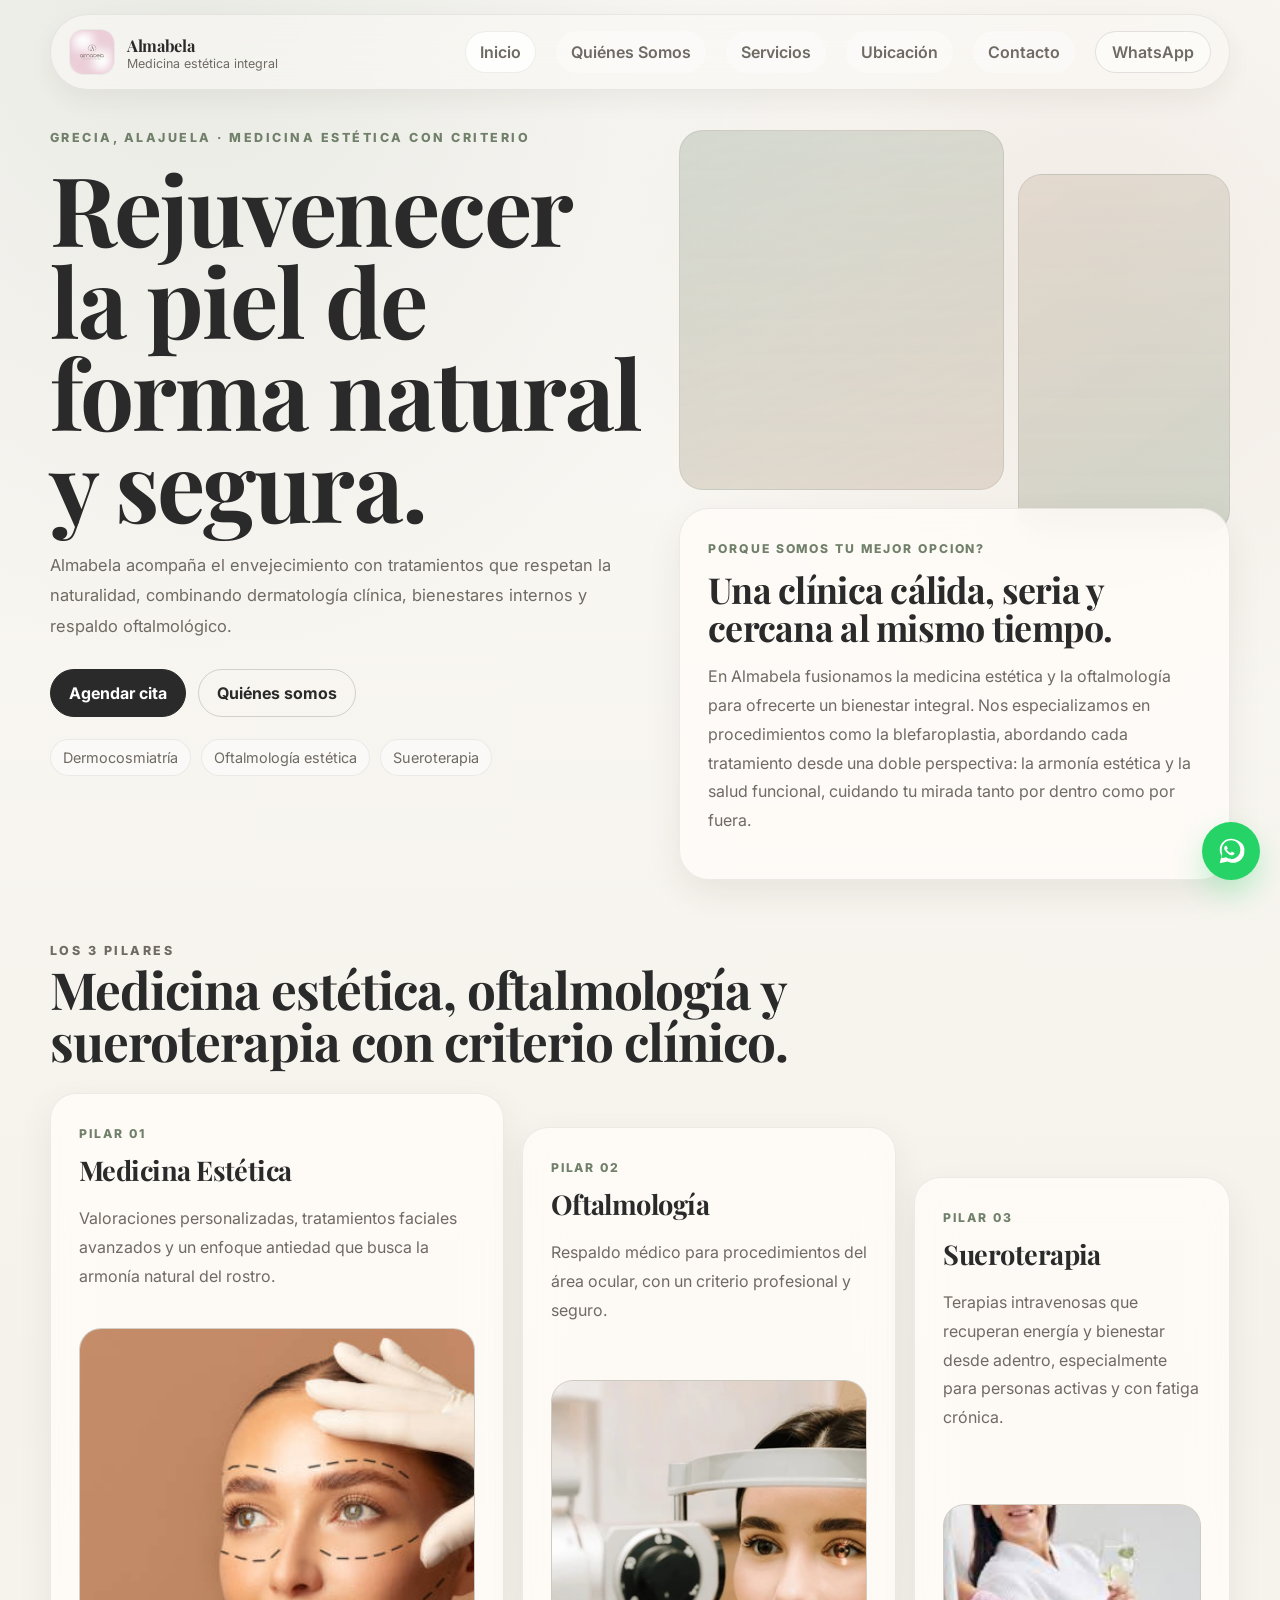
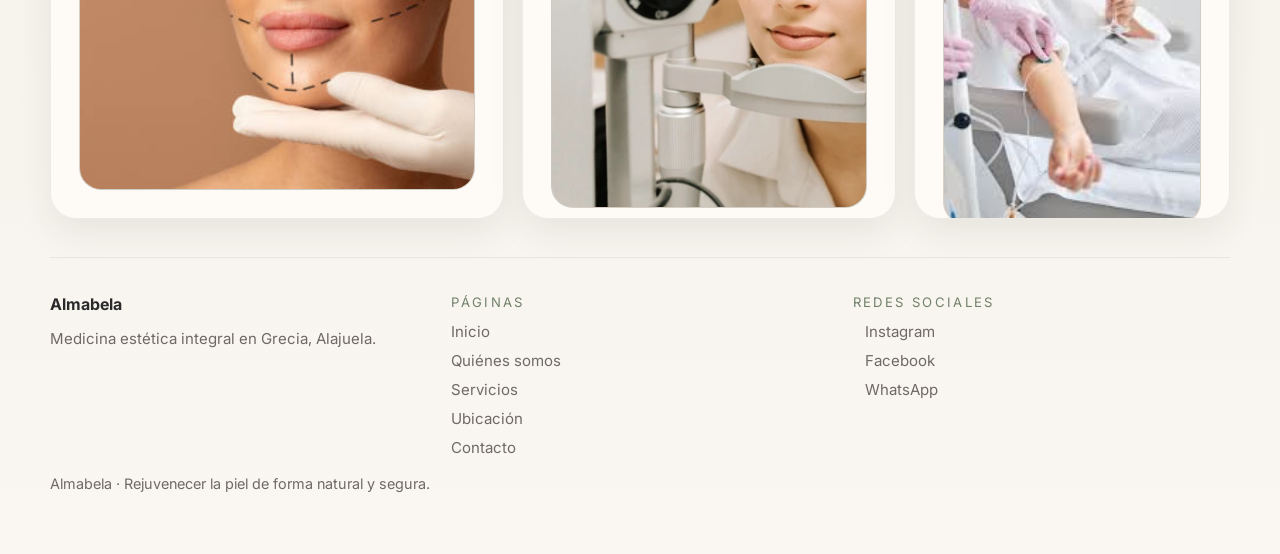
==== index.html @ 33fd99fc "mas cositas" ====
﻿<!DOCTYPE html>
<html lang="es">
<head>
  <meta charset="UTF-8" />
  <meta name="viewport" content="width=device-width, initial-scale=1.0" />
  <meta name="description" content="Inicio de Almabela, clínica médico-estética en Grecia, Alajuela con enfoque premium y natural." />
  <title>Almabela | Inicio</title>
  <link rel="preconnect" href="https://fonts.googleapis.com" />
  <link rel="preconnect" href="https://fonts.gstatic.com" crossorigin />
  <link href="https://fonts.googleapis.com/css2?family=Inter:wght@400;500;600;700;800&family=Playfair+Display:wght@500;600;700;800&display=swap" rel="stylesheet" />
  <link rel="stylesheet" href="styles.css" />
</head>
<body>
  <div class="page-shell">
    <header class="topbar topbar--fixed">
      <a class="brand" href="inicio.html" aria-label="Almabela inicio">
        <img class="brand-logo" src="img/logo1.jpg" alt="Logo de Almabela" />
        <span>
          <strong>Almabela</strong>
          <small>Medicina estética integral</small>
        </span>
      </a>

      <button class="menu-toggle" type="button" aria-expanded="false" aria-controls="site-nav">
        <span></span>
        <span></span>
        <span></span>
        <span class="sr-only">Abrir menú</span>
      </button>

      <nav class="site-nav" id="site-nav">
        <a class="nav-tab nav-tab--active" href="inicio.html">Inicio</a>
        <a class="nav-tab" href="quienes-somos.html">Quiénes Somos</a>
        <a class="nav-tab" href="servicios.html">Servicios</a>
        <a class="nav-tab" href="ubicacion.html">Ubicación</a>
        <a class="nav-tab" href="contacto.html">Contacto</a>
        <a class="nav-cta" href="https://wa.me/50689139229" target="_blank" rel="noreferrer">WhatsApp</a>
      </nav>
    </header>

    <main>
      <section class="hero section reveal">
        <div class="hero-copy">
          <p class="eyebrow">Grecia, Alajuela · medicina estética con criterio</p>
          <h1>Rejuvenecer la piel de forma natural y segura.</h1>
          <p class="hero-text">
            Almabela acompaña el envejecimiento con tratamientos que respetan la naturalidad, combinando
            dermatología clínica, bienestares internos y respaldo oftalmológico.
          </p>
          <div class="hero-actions">
            <a class="button button-primary" href="https://wa.me/50689139229" target="_blank" rel="noreferrer">Agendar cita</a>
            <a class="button button-secondary" href="quienes-somos.html">Quiénes somos</a>
          </div>
          <div class="hero-meta">
            <span>Dermocosmiatría</span>
            <span>Oftalmología estética</span>
            <span>Sueroterapia</span>
          </div>
        </div>

        <aside class="hero-panel" aria-label="Resumen editorial de la clínica">
          <div class="hero-visual">
            <div class="hero-image-block hero-image-block-large"></div>
            <div class="hero-image-block hero-image-block-small"></div>
          </div>
          <div class="panel-card glass editorial-note">
            <span class="panel-tag">Porque somos tu mejor opcion?</span>
            <h2>Una clínica cálida, seria y cercana al mismo tiempo.</h2>
            <p>
              En Almabela fusionamos la medicina estética y la oftalmología para ofrecerte un bienestar integral.
               Nos especializamos en procedimientos como la blefaroplastia, abordando cada tratamiento desde una doble perspectiva: 
               la armonía estética y la salud funcional, cuidando tu mirada tanto por dentro como por fuera.
            </p>
          </div>
        </aside>
      </section>

      <section class="section strip reveal" id="pilares">
        <div class="section-heading">
          <p class="eyebrow">Los 3 pilares</p>
          <h2>Medicina estética, oftalmología y sueroterapia con criterio clínico.</h2>
        </div>

        <div class="pillar-layout">
          <article class="pillar-card pillar-card-med">
            <div class="pillar-copy">
              <span class="pillar-kicker">Pilar 01</span>
              <h3>Medicina Estética</h3>
              <p>
                Valoraciones personalizadas, tratamientos faciales avanzados y un enfoque antiedad que busca la
                armonía natural del rostro.
              </p>
            </div>
            <div class="pillar-visual pillar-visual-surface">
              <img src="img/medicinaestetica.jpg" alt="Medicina estética en Almabela" />
            </div>
          </article>

          <article class="pillar-card pillar-card-eye">
            <div class="pillar-copy">
              <span class="pillar-kicker">Pilar 02</span>
              <h3>Oftalmología</h3>
              <p>
                Respaldo médico para procedimientos del área ocular, con un criterio profesional y seguro.
              </p>
            </div>
            <div class="pillar-visual pillar-visual-offset">
              <img src="img/oftamologia.webp" alt="Oftalmología estética en Almabela" />
            </div>
          </article>

          <article class="pillar-card pillar-card-drip">
            <div class="pillar-copy">
              <span class="pillar-kicker">Pilar 03</span>
              <h3>Sueroterapia</h3>
              <p>
                Terapias intravenosas que recuperan energía y bienestar desde adentro, especialmente para personas
                activas y con fatiga crónica.
              </p>
            </div>
            <div class="pillar-visual pillar-visual-tall">
              <img src="img/sueroterapia.jpeg" alt="Sueroterapia de Almabela" />
            </div>
          </article>
        </div>
      </section>
    </main>

    <footer class="footer">
      <div class="footer-grid">
        <div>
          <p class="footer-brand">Almabela</p>
          <p>Medicina estética integral en Grecia, Alajuela.</p>
        </div>
        <div>
          <p class="footer-heading">Páginas</p>
          <nav class="footer-nav" aria-label="Enlaces a páginas de la clínica">
            <a href="inicio.html">Inicio</a>
            <a href="quienes-somos.html">Quiénes somos</a>
            <a href="servicios.html">Servicios</a>
            <a href="ubicacion.html">Ubicación</a>
            <a href="contacto.html">Contacto</a>
          </nav>
        </div>
        <div>
          <p class="footer-heading">Redes sociales</p>
          <div class="footer-social">
            <a href="https://www.instagram.com/almabelacr/" target="_blank" rel="noreferrer">
              <span aria-hidden="true"></span> Instagram
            </a>
            <a href="https://www.facebook.com/profile.php?id=61564676731114" target="_blank" rel="noreferrer">
              <span aria-hidden="true"></span> Facebook
            </a>
            <a href="https://wa.me/50689139229" target="_blank" rel="noreferrer">
              <span aria-hidden="true"></span> WhatsApp
            </a>
          </div>
        </div>
      </div>
      <p class="footer-copy">Almabela · Rejuvenecer la piel de forma natural y segura.</p>
    </footer>
  </div>

  <a class="floating-whatsapp" href="https://wa.me/50689139229" target="_blank" rel="noreferrer" aria-label="Escribir por WhatsApp">
    <svg viewBox="0 0 32 32" aria-hidden="true" focusable="false">
      <path d="M19.11 17.58c-.27-.14-1.57-.78-1.81-.87-.24-.09-.42-.14-.6.14-.18.27-.69.87-.85 1.05-.16.18-.31.2-.58.07-.27-.14-1.14-.42-2.16-1.35-.79-.7-1.32-1.56-1.48-1.83-.16-.27-.02-.42.12-.56.12-.12.27-.31.41-.46.14-.16.18-.27.27-.45.09-.18.05-.34-.02-.48-.07-.14-.6-1.44-.82-1.98-.22-.53-.44-.46-.6-.47l-.52-.01c-.18 0-.48.07-.73.34-.24.27-.95.93-.95 2.27 0 1.34.97 2.64 1.1 2.82.14.18 1.91 2.92 4.62 4.09.64.28 1.14.45 1.53.58.64.2 1.22.17 1.68.1.51-.08 1.57-.64 1.79-1.26.22-.62.22-1.15.16-1.26-.07-.11-.24-.18-.51-.32zM16.02 3C9.39 3 4 8.19 4 14.6c0 2.31.7 4.45 1.89 6.25L4 29l8.43-1.87c1.74.94 3.73 1.45 5.74 1.45 6.63 0 12.02-5.19 12.02-11.6C31.99 8.19 22.65 3 16.02 3zm0 21.27c-1.82 0-3.52-.5-4.98-1.37l-.36-.21-5 1.11 1.07-4.84-.24-.41A9.77 9.77 0 0 1 6.07 14.6c0-5.54 4.48-10.04 9.95-10.04s9.95 4.5 9.95 10.04-4.48 10.07-9.95 10.07z" fill="currentColor"/>
    </svg>
  </a>

  <script src="script.js"></script>
</body>
</html>
---- styles.css ----
:root {
  --bg: #fbf9f6;
  --bg-soft: #f5f2eb;
  --surface: rgba(255, 252, 248, 0.82);
  --surface-strong: #fffdf9;
  --text: #2a2a2a;
  --muted: #6f6a63;
  --line: rgba(52, 44, 37, 0.12);
  --accent: #8f9f8a;
  --accent-strong: #71806a;
  --earth: #b69b82;
  --shadow: 0 14px 34px rgba(57, 45, 34, 0.08);
  --radius-xl: 30px;
  --radius-lg: 22px;
  --radius-md: 16px;
  --max-width: 1180px;
}

* {
  box-sizing: border-box;
}

html {
  scroll-behavior: smooth;
}

body {
  margin: 0;
  font-family: 'Inter', sans-serif;
  color: var(--text);
  padding-top: 118px;
  background:
    radial-gradient(circle at 15% 0%, rgba(143, 159, 138, 0.16), transparent 28%),
    radial-gradient(circle at 85% 12%, rgba(182, 155, 130, 0.14), transparent 22%),
    linear-gradient(180deg, var(--bg), var(--bg-soft) 65%, #faf7f2 100%);
}

body::before {
  content: '';
  position: fixed;
  inset: 0;
  pointer-events: none;
  background-image: linear-gradient(rgba(255, 255, 255, 0.24) 1px, transparent 1px), linear-gradient(90deg, rgba(255, 255, 255, 0.24) 1px, transparent 1px);
  background-size: 52px 52px;
  opacity: 0.18;
  mask-image: linear-gradient(180deg, rgba(0, 0, 0, 0.24), transparent 88%);
}

img {
  max-width: 100%;
  display: block;
}

a {
  color: inherit;
  text-decoration: none;
}

button,
a {
  -webkit-tap-highlight-color: transparent;
}

.page-shell {
  width: min(calc(100% - 32px), var(--max-width));
  margin: 0 auto;
  padding: 0 0 44px;
}

.topbar {
  position: fixed;
  top: 14px;
  left: 50%;
  transform: translateX(-50%);
  width: min(calc(100% - 32px), var(--max-width));
  z-index: 20;
  display: flex;
  align-items: center;
  justify-content: space-between;
  gap: 18px;
  padding: 14px 18px;
  margin-bottom: 24px;
  border: 1px solid rgba(42, 42, 42, 0.08);
  border-radius: 999px;
  background: rgba(251, 249, 246, 0.55);
  backdrop-filter: blur(18px);
}

.topbar--fixed {
  box-shadow: 0 10px 24px rgba(57, 45, 34, 0.06);
}

.brand {
  display: inline-flex;
  align-items: center;
  gap: 12px;
  min-width: 0;
}

.brand-logo {
  width: 46px;
  height: 46px;
  border-radius: 14px;
  object-fit: cover;
  border: 1px solid rgba(42, 42, 42, 0.08);
  background: rgba(255, 255, 255, 0.6);
}

.brand strong,
.brand small {
  display: block;
}

.brand strong,
.hero h1,
.section-heading h2,
.philosophy-copy h2,
.contact-card h2,
.panel-card h2,
.pillar-card h3,
.service-card h3 {
  font-family: 'Playfair Display', serif;
  letter-spacing: -0.02em;
}

.brand strong {
  font-size: 1.02rem;
}

.brand small {
  color: var(--muted);
  font-size: 0.78rem;
}

.brand-mark {
  display: grid;
  place-items: center;
  width: 44px;
  height: 44px;
  border-radius: 16px;
  background: linear-gradient(135deg, rgba(143, 159, 138, 0.95), rgba(182, 155, 130, 0.9));
  color: #fff;
  font-family: 'Playfair Display', serif;
  font-weight: 700;
}

.site-nav {
  display: flex;
  align-items: center;
  gap: 20px;
  flex-wrap: wrap;
}

.nav-tab,
.site-nav a {
  color: var(--muted);
  font-weight: 600;
  transition: color 300ms ease, transform 300ms ease, opacity 300ms ease;
}

.nav-tab {
  padding: 10px 14px;
  border-radius: 999px;
  border: 1px solid transparent;
  background: rgba(255, 255, 255, 0.34);
}

.nav-tab:hover,
.nav-tab:focus-visible {
  color: var(--text);
  transform: translateY(-1px);
  border-color: rgba(42, 42, 42, 0.08);
  background: rgba(255, 255, 255, 0.72);
}

.nav-tab--active {
  color: var(--text);
  background: rgba(255, 255, 255, 0.82);
  border-color: rgba(42, 42, 42, 0.08);
}

.nav-cta {
  padding: 10px 16px;
  border: 1px solid rgba(42, 42, 42, 0.12);
  border-radius: 999px;
  background: rgba(255, 255, 255, 0.44);
  color: var(--text) important;
}

.menu-toggle {
  display: none;
  width: 48px;
  height: 48px;
  padding: 0;
  border: none;
  border-radius: 16px;
  background: rgba(251, 249, 246, 0.55);
  transition: transform 250ms ease, background-color 250ms ease, box-shadow 250ms ease;
}

.menu-toggle:hover,
.menu-toggle:focus-visible {
  transform: translateY(-1px);
  background: rgba(251, 249, 246, 0.9);
  box-shadow: 0 14px 30px rgba(57, 45, 34, 0.08);
}

.menu-toggle span {
  display: block;
  width: 18px;
  height: 2px;
  margin: 3px auto;
  border-radius: 999px;
  background: var(--text);
  transition: transform 250ms ease, opacity 250ms ease, background-color 250ms ease;
}

.menu-toggle.is-active span:nth-child(1) {
  transform: translateY(10px) rotate(45deg);
}

.menu-toggle.is-active span:nth-child(2),
.menu-toggle.is-active span:nth-child(3) {
  opacity: 0;
}

.menu-toggle.is-active span:nth-child(4) {
  transform: translateY(-10px) rotate(-45deg);
}

.sr-only {
  position: absolute;
  width: 1px;
  height: 1px;
  padding: 0;
  margin: -1px;
  overflow: hidden;
  clip: rect(0, 0, 0, 0);
  white-space: nowrap;
  border: 0;
}

.section {
  padding: 38px 0;
}

.hero {
  display: grid;
  grid-template-columns: minmax(0, 1fr) minmax(320px, 0.92fr);
  gap: 30px;
  align-items: start;
  padding-top: 12px;
}

.eyebrow {
  margin: 0 0 16px;
  color: var(--accent-strong);
  font-size: 0.78rem;
  font-weight: 800;
  letter-spacing: 0.2em;
  text-transform: uppercase;
}

.hero h1 {
  max-width: 11ch;
  margin: 0;
  font-size: clamp(3.2rem, 7.6vw, 6rem);
  line-height: 0.96;
}

.hero-text {
  max-width: 58ch;
  margin: 20px 0 0;
  color: var(--muted);
  font-size: 1.03rem;
  line-height: 1.85;
}

.hero-actions {
  display: flex;
  flex-wrap: wrap;
  gap: 12px;
  margin: 28px 0 0;
}

.button {
  display: inline-flex;
  align-items: center;
  justify-content: center;
  min-height: 48px;
  padding: 0 18px;
  border-radius: 999px;
  font-weight: 700;
  border: 1px solid transparent;
  transition: transform 300ms ease, background-color 300ms ease, color 300ms ease, border-color 300ms ease;
}

.button:hover,
.button:focus-visible {
  transform: translateY(-2px);
}

.button-primary {
  background: var(--text);
  color: #fff;
  border-color: var(--text);
}

.button-secondary {
  background: transparent;
  border-color: rgba(42, 42, 42, 0.18);
  color: var(--text);
}

.hero-meta {
  display: flex;
  flex-wrap: wrap;
  gap: 10px;
  margin-top: 22px;
}

.hero-meta span {
  padding: 9px 12px;
  border: 1px solid rgba(42, 42, 42, 0.08);
  border-radius: 999px;
  background: rgba(255, 255, 255, 0.45);
  color: var(--muted);
  font-size: 0.9rem;
}

.hero-panel {
  display: grid;
  gap: 18px;
}

.hero-visual {
  display: grid;
  grid-template-columns: 1.1fr 0.72fr;
  gap: 14px;
  align-items: stretch;
}

.hero-image-block {
  border-radius: 24px;
  border: 1px solid rgba(42, 42, 42, 0.08);
  background:
    linear-gradient(180deg, rgba(255, 255, 255, 0.18), rgba(255, 255, 255, 0.02)),
    linear-gradient(160deg, rgba(143, 159, 138, 0.42), rgba(182, 155, 130, 0.3));
  min-height: 240px;
}

.hero-image-block-large {
  min-height: 360px;
}

.hero-image-block-small {
  min-height: 280px;
  transform: translateY(44px);
  background:
    linear-gradient(180deg, rgba(255, 255, 255, 0.18), rgba(255, 255, 255, 0.02)),
    linear-gradient(145deg, rgba(182, 155, 130, 0.34), rgba(143, 159, 138, 0.36));
}

.glass,
.contact-card,
.philosophy-panel,
.panel-card,
.pillar-card,
.service-card {
  background: var(--surface);
  border: 1px solid rgba(42, 42, 42, 0.08);
  backdrop-filter: blur(18px);
  box-shadow: var(--shadow);
  transition: transform 280ms ease, box-shadow 280ms ease, border-color 280ms ease, background-color 280ms ease;
}

.panel-card:hover,
.service-card:hover {
  transform: translateY(-4px);
  box-shadow: 0 24px 40px rgba(57, 45, 34, 0.12);
}

.panel-card {
  padding: 28px;
  border-radius: var(--radius-xl);
}

.panel-tag,
.pillar-kicker,
.service-category {
  display: inline-flex;
  color: var(--accent-strong);
  font-size: 0.76rem;
  font-weight: 800;
  letter-spacing: 0.16em;
  text-transform: uppercase;
}

.panel-card h2 {
  margin: 14px 0 12px;
  font-size: clamp(1.7rem, 2.8vw, 2.5rem);
  line-height: 1.05;
}

.panel-card p,
.section-heading p,
.philosophy-copy p,
.philosophy-panel li,
.contact-card p,
.service-card p,
.pillar-copy p {
  color: var(--muted);
  line-height: 1.8;
}

.section-heading {
  max-width: 760px;
  margin-bottom: 26px;
}

.section-heading.center {
  margin-left: auto;
  margin-right: auto;
  text-align: center;
}

.section-heading h2,
.philosophy-copy h2,
.contact-card h2 {
  margin: 0 0 12px;
  font-size: clamp(2.1rem, 4vw, 3.4rem);
  line-height: 1.02;
}

.section-heading p {
  margin: 0;
}

.pillar-layout {
  display: grid;
  grid-template-columns: 1.15fr 0.95fr 0.8fr;
  gap: 18px;
  align-items: stretch;
}

.pillar-card {
  display: grid;
  grid-template-rows: auto 1fr;
  gap: 22px;
  padding: 28px;
  border-radius: 26px;
  overflow: hidden;
}

.pillar-card-med {
  min-height: 410px;
}

.pillar-card-eye {
  min-height: 460px;
  margin-top: 34px;
}

.pillar-card-drip {
  min-height: 370px;
  margin-top: 84px;
}

.pillar-card h3 {
  margin: 10px 0 10px;
  font-size: clamp(1.7rem, 2vw, 2.4rem);
}

.pillar-visual {
  border-radius: 22px;
  border: 1px solid rgba(42, 42, 42, 0.08);
  overflow: hidden;
  background:
    radial-gradient(circle at 25% 20%, rgba(255, 255, 255, 0.44), transparent 24%),
    linear-gradient(145deg, rgba(143, 159, 138, 0.35), rgba(182, 155, 130, 0.3));
}

.pillar-visual img {
  width: 100%;
  height: 100%;
  object-fit: cover;
  display: block;
  transition: transform 350ms ease;
}

.pillar-visual:hover img {
  transform: scale(1.05);
}

.pillar-visual-surface {
  min-height: 220px;
}

.pillar-visual-offset {
  min-height: 260px;
  transform: translateY(18px);
  background:
    radial-gradient(circle at 75% 20%, rgba(255, 255, 255, 0.36), transparent 20%),
    linear-gradient(145deg, rgba(182, 155, 130, 0.32), rgba(143, 159, 138, 0.38));
}

.pillar-visual-tall {
  min-height: 320px;
  transform: translateY(34px);
  background:
    radial-gradient(circle at 45% 18%, rgba(255, 255, 255, 0.4), transparent 18%),
    linear-gradient(160deg, rgba(143, 159, 138, 0.34), rgba(182, 155, 130, 0.28));
}

.strip {
  padding-top: 22px;
}

.services-carousel {
  position: relative;
}

.carousel-controls {
  display: flex;
  justify-content: flex-end;
  gap: 10px;
  margin-bottom: 16px;
}

.carousel-button {
  display: inline-grid;
  place-items: center;
  width: 44px;
  height: 44px;
  border: 1px solid rgba(42, 42, 42, 0.12);
  border-radius: 999px;
  background: rgba(255, 255, 255, 0.5);
  color: var(--text);
  font-size: 1.4rem;
  transition: transform 300ms ease, background-color 300ms ease, border-color 300ms ease;
}

.carousel-button:hover,
.carousel-button:focus-visible {
  transform: translateY(-2px);
  border-color: rgba(42, 42, 42, 0.2);
  background: rgba(255, 255, 255, 0.8);
}

.carousel-viewport {
  overflow: hidden;
  outline: none;
}

.carousel-track {
  display: grid;
  grid-auto-flow: column;
  grid-auto-columns: clamp(220px, 22vw, 280px);
  gap: 18px;
  overflow-x: auto;
  scroll-snap-type: x mandatory;
  scroll-behavior: smooth;
  padding-bottom: 8px;
  scrollbar-width: none;
}

.carousel-track::-webkit-scrollbar {
  display: none;
}

.service-card {
  position: relative;
  overflow: hidden;
  padding: 26px;
  border-radius: 24px;
  aspect-ratio: 1 / 1;
  scroll-snap-align: start;
  scroll-snap-stop: always;
  display: flex;
  flex-direction: column;
  justify-content: flex-start;
  gap: 10px;
}

.service-card::after {
  content: '';
  position: absolute;
  right: -24px;
  bottom: -30px;
  width: 120px;
  height: 120px;
  border-radius: 999px;
  background: radial-gradient(circle, rgba(143, 159, 138, 0.14), transparent 72%);
}

.service-card h3 {
  margin: 10px 0 10px;
  font-size: 1.3rem;
}

.carousel-dots {
  display: flex;
  flex-wrap: wrap;
  gap: 8px;
  justify-content: center;
  margin-top: 18px;
}

.carousel-dot {
  width: 9px;
  height: 9px;
  padding: 0;
  border: 0;
  border-radius: 999px;
  background: rgba(42, 42, 42, 0.18);
  transition: transform 300ms ease, background-color 300ms ease, width 300ms ease;
}

.carousel-dot.is-active {
  width: 26px;
  background: var(--accent-strong);
}

.philosophy {
  display: grid;
  grid-template-columns: minmax(0, 1.1fr) minmax(280px, 0.9fr);
  gap: 20px;
  align-items: start;
}

.team-section {
  display: grid;
  grid-template-columns: minmax(0, 1.1fr) minmax(280px, 0.9fr);
  gap: 24px;
  align-items: start;
  margin-top: 24px;
}

.team-section.team-section--reverse {
  grid-template-columns: minmax(280px, 0.9fr) minmax(0, 1.1fr);
}

.team-section.team-section--reverse .team-image {
  order: 2;
}

.team-section.team-section--reverse .team-copy {
  order: 1;
}

.team-image {
  border-radius: 28px;
  overflow: hidden;
  min-height: 320px;
  background: linear-gradient(145deg, rgba(182, 155, 130, 0.18), rgba(143, 159, 138, 0.14));
}

.team-image img {
  width: 100%;
  height: 100%;
  object-fit: cover;
  display: block;
}

.service-summary {
  display: grid;
  gap: 24px;
  margin-bottom: 24px;
}

.service-features {
  display: grid;
  grid-template-columns: repeat(3, minmax(0, 1fr));
  gap: 18px;
}

@media (max-width: 900px) {
  .philosophy,
  .team-section,
  .service-features {
    grid-template-columns: 1fr;
  }
}

.quote-box {
  margin-top: 22px;
  padding: 18px 20px;
  border-left: 3px solid var(--accent-strong);
  border-radius: 18px;
  background: rgba(255, 255, 255, 0.55);
}

.quote-box p {
  margin: 0;
  color: var(--text);
  font-size: 1.02rem;
  line-height: 1.7;
}

.philosophy-panel {
  padding: 28px;
  border-radius: 26px;
}

.philosophy-panel h3 {
  margin: 0 0 16px;
  font-size: 1.4rem;
}

.philosophy-panel ul {
  margin: 0;
  padding-left: 18px;
}

.philosophy-panel li + li {
  margin-top: 12px;
}

.contact-section {
  padding-bottom: 10px;
}

.contact-card {
  display: grid;
  grid-template-columns: minmax(0, 1fr) auto;
  gap: 20px;
  align-items: center;
  padding: 30px;
  border-radius: 30px;
  background: rgba(255, 253, 249, 0.72);
}

.contact-actions {
  display: grid;
  gap: 12px;
  justify-items: end;
}

.footer {
  padding: 36px 0 18px;
  border-top: 1px solid rgba(42, 42, 42, 0.08);
  color: var(--muted);
  font-size: 0.94rem;
}

.footer-grid {
  display: grid;
  grid-template-columns: repeat(3, minmax(0, 1fr));
  gap: 24px;
  align-items: start;
  margin-bottom: 18px;
}

.footer-brand {
  margin: 0 0 10px;
  font-size: 1rem;
  font-weight: 700;
  color: var(--text);
}

.footer-heading {
  margin: 0 0 12px;
  font-size: 0.82rem;
  text-transform: uppercase;
  letter-spacing: 0.18em;
  color: var(--accent-strong);
}

.footer-nav,
.footer-social {
  display: grid;
  gap: 10px;
}

.footer-nav a,
.footer-social a {
  color: var(--muted);
  transition: color 220ms ease, transform 220ms ease;
}

.footer-nav a:hover,
.footer-social a:hover,
.footer-nav a:focus-visible,
.footer-social a:focus-visible {
  color: var(--text);
  transform: translateX(2px);
}

.footer-copy {
  margin: 0;
  color: var(--muted);
  font-size: 0.9rem;
}

.footer a span[aria-hidden="true"] {
  margin-right: 8px;
  display: inline-flex;
}

.floating-whatsapp {
  position: fixed;
  right: 20px;
  bottom: 20px;
  z-index: 30;
  display: grid;
  place-items: center;
  width: 58px;
  height: 58px;
  border-radius: 999px;
  background: #25d366;
  color: #fff;
  box-shadow: 0 14px 30px rgba(37, 211, 102, 0.28);
  transition: transform 300ms ease, box-shadow 300ms ease;
}

.floating-whatsapp:hover,
.floating-whatsapp:focus-visible {
  transform: translateY(-2px) scale(1.02);
  box-shadow: 0 18px 36px rgba(37, 211, 102, 0.34);
}

.floating-whatsapp svg {
  width: 30px;
  height: 30px;
}

.location-hero {
  display: grid;
  grid-template-columns: minmax(0, 0.92fr) minmax(320px, 1.08fr);
  gap: 24px;
  align-items: start;
}

.location-panel,
.map-panel {
  padding: 28px;
  border-radius: 28px;
  background: var(--surface);
  border: 1px solid rgba(42, 42, 42, 0.08);
  box-shadow: var(--shadow);
}

.location-badges {
  display: flex;
  flex-wrap: wrap;
  gap: 10px;
  margin: 22px 0 0;
}

.location-badges span {
  padding: 9px 12px;
  border-radius: 999px;
  border: 1px solid rgba(42, 42, 42, 0.08);
  background: rgba(255, 255, 255, 0.55);
  color: var(--muted);
}

.map-panel {
  display: grid;
  gap: 16px;
}

.map-frame {
  width: 100%;
  aspect-ratio: 4 / 3;
  border: 0;
  border-radius: 22px;
  overflow: hidden;
  background: #e9e1d6;
}

.location-actions {
  display: flex;
  flex-wrap: wrap;
  gap: 12px;
}

.location-actions .button {
  flex: 1 1 220px;
}

.reveal {
  opacity: 0;
  transform: translateY(22px);
  transition: opacity 700ms ease, transform 700ms ease;
}

.reveal.is-visible {
  opacity: 1;
  transform: translateY(0);
}

@media (max-width: 1100px) {
  body {
    padding-top: 112px;
  }

  .hero,
  .philosophy,
  .contact-card {
    grid-template-columns: 1fr;
  }

  .pillar-layout {
    grid-template-columns: repeat(2, minmax(0, 1fr));
  }

  .pillar-card-drip {
    grid-column: span 2;
    margin-top: 0;
  }

  .carousel-track {
    grid-auto-columns: minmax(240px, 72vw);
  }

  .location-hero {
    grid-template-columns: 1fr;
  }

  .hero h1 {
    max-width: 12ch;
  }
}

@media (max-width: 780px) {
  .page-shell {
    width: min(calc(100% - 20px), var(--max-width));
  }

  .topbar {
    border-radius: 24px;
    width: calc(100% - 20px);
  }

  .menu-toggle {
    display: inline-grid;
    place-items: center;
  }

  .site-nav {
    position: absolute;
    top: calc(100% + 12px);
    right: 0;
    left: 0;
    display: flex;
    flex-direction: column;
    gap: 10px;
    padding: 18px;
    border-radius: 24px;
    background: rgba(251, 249, 246, 0.96);
    border: 1px solid rgba(42, 42, 42, 0.08);
    box-shadow: var(--shadow);
    max-height: 0;
    opacity: 0;
    overflow: hidden;
    transform: translateY(-10px);
    transition: max-height 320ms ease, opacity 320ms ease, transform 320ms ease;
    pointer-events: none;
  }

  .site-nav.is-open {
    max-height: 520px;
    opacity: 1;
    transform: translateY(0);
    pointer-events: auto;
  }

  .site-nav a {
    width: 100%;
    padding: 12px 14px;
    border-radius: 14px;
    background: rgba(255, 255, 255, 0.52);
    opacity: 0;
    transform: translateY(-6px);
    transition: opacity 320ms ease, transform 320ms ease;
  }

  .site-nav.is-open a {
    opacity: 1;
    transform: none;
  }

  .nav-cta {
    text-align: center;
  }

  .hero h1 {
    font-size: clamp(2.8rem, 12vw, 4.4rem);
  }

  .hero-visual {
    grid-template-columns: 1fr;
  }

  .hero-image-block-small {
    transform: none;
  }

  .pillar-layout {
    grid-template-columns: 1fr;
  }

  .footer-grid {
    grid-template-columns: 1fr;
  }

  .carousel-track {
    grid-auto-columns: minmax(220px, 84vw);
  }

  .pillar-card-med,
  .pillar-card-eye,
  .pillar-card-drip {
    grid-column: auto;
    margin-top: 0;
    min-height: auto;
  }

  .contact-actions {
    justify-items: stretch;
  }

  .button {
    width: 100%;
  }

  .floating-whatsapp {
    right: 16px;
    bottom: 16px;
    width: 54px;
    height: 54px;
  }

  .location-actions .button {
    flex-basis: 100%;
  }

  .service-card {
    aspect-ratio: auto;
    min-height: 290px;
  }
}

@media (min-width: 781px) {
  .menu-toggle {
    display: none !important;
  }
}

@media (prefers-reduced-motion: reduce) {
  html {
    scroll-behavior: auto;
  }

  *,
  *::before,
  *::after {
    animation-duration: 0.01ms !important;
    animation-iteration-count: 1 !important;
    transition-duration: 0.01ms !important;
    scroll-behavior: auto !important;
  }
}
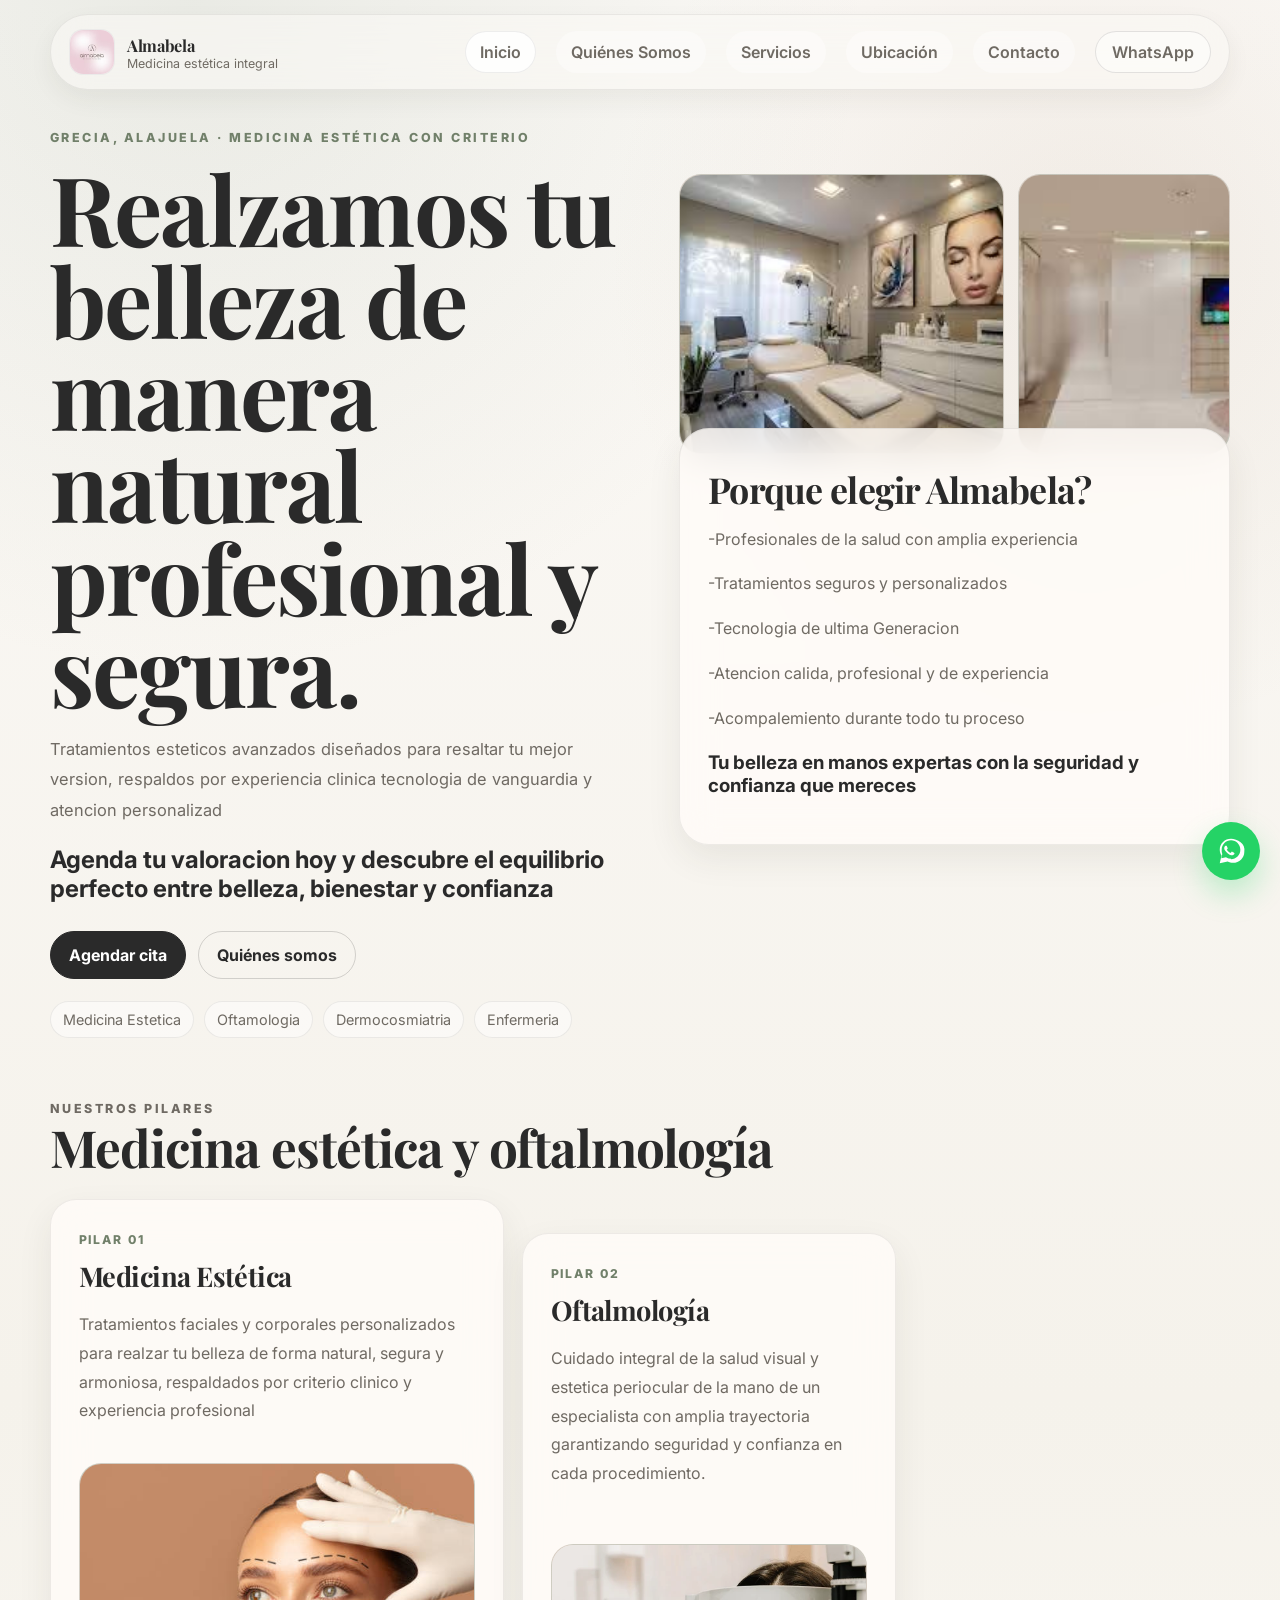
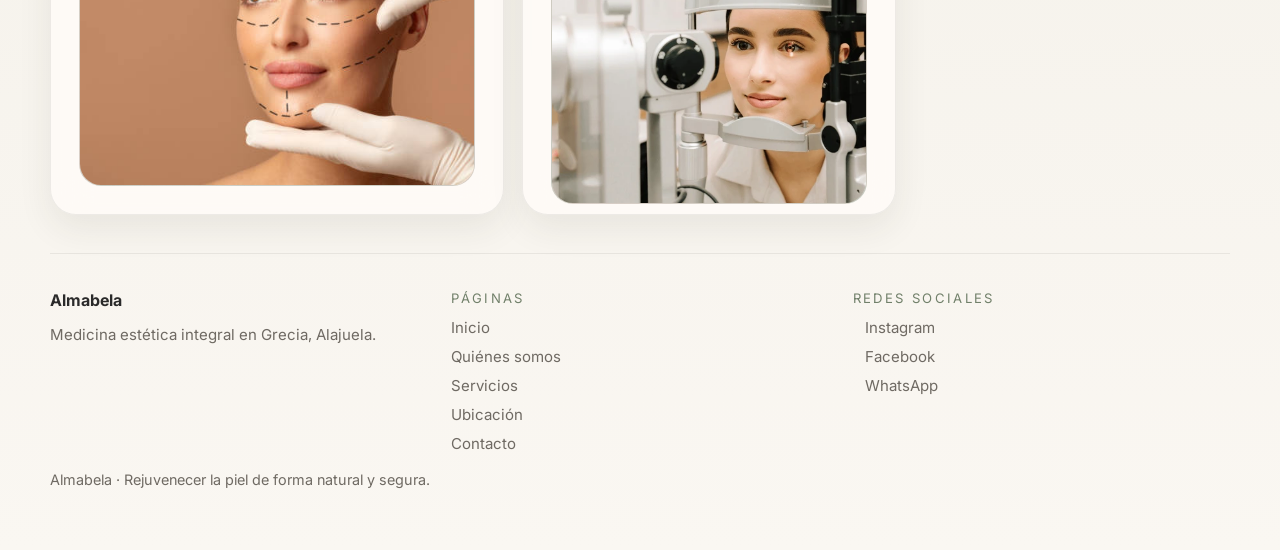
==== commit 32cfd502: "informacion" ====
--- a/index.html
+++ b/index.html
@@ -42,43 +42,55 @@
       <section class="hero section reveal">
         <div class="hero-copy">
           <p class="eyebrow">Grecia, Alajuela · medicina estética con criterio</p>
-          <h1>Rejuvenecer la piel de forma natural y segura.</h1>
+          <h1>Realzamos tu belleza de manera natural profesional y segura.</h1>
           <p class="hero-text">
-            Almabela acompaña el envejecimiento con tratamientos que respetan la naturalidad, combinando
-            dermatología clínica, bienestares internos y respaldo oftalmológico.
+            Tratamientos esteticos avanzados diseñados para resaltar tu mejor version, respaldos por experiencia clinica tecnologia de vanguardia y atencion personalizad
+
           </p>
+          <p><h2>Agenda tu valoracion hoy y descubre el equilibrio perfecto entre belleza, bienestar y confianza</h2></p>
+          
           <div class="hero-actions">
             <a class="button button-primary" href="https://wa.me/50689139229" target="_blank" rel="noreferrer">Agendar cita</a>
             <a class="button button-secondary" href="quienes-somos.html">Quiénes somos</a>
           </div>
           <div class="hero-meta">
-            <span>Dermocosmiatría</span>
-            <span>Oftalmología estética</span>
-            <span>Sueroterapia</span>
+            <span>Medicina Estetica</span>
+            <span>Oftamologia</span>
+            <span>Dermocosmiatria</span>
+            <span>Enfermeria</span>
+            
           </div>
         </div>
 
         <aside class="hero-panel" aria-label="Resumen editorial de la clínica">
           <div class="hero-visual">
-            <div class="hero-image-block hero-image-block-large"></div>
-            <div class="hero-image-block hero-image-block-small"></div>
+<div class="hero-image-block hero-image-block-small" style="border-radius: var(--radius-lg); overflow: hidden;">
+  <img src="img/clinica1.jpeg" alt="Dra. Yunaleth Rodríguez" style="width: 100%; height: 100%; object-fit: cover;" />
+</div>
+
+<div class="hero-image-block hero-image-block-small" style="border-radius: var(--radius-lg); overflow: hidden;">
+  <img src="img/clinica2.jpeg" alt="Dr. Mario Barrantes" style="width: 100%; height: 100%; object-fit: cover;" />
+</div>
           </div>
           <div class="panel-card glass editorial-note">
-            <span class="panel-tag">Porque somos tu mejor opcion?</span>
-            <h2>Una clínica cálida, seria y cercana al mismo tiempo.</h2>
-            <p>
-              En Almabela fusionamos la medicina estética y la oftalmología para ofrecerte un bienestar integral.
-               Nos especializamos en procedimientos como la blefaroplastia, abordando cada tratamiento desde una doble perspectiva: 
-               la armonía estética y la salud funcional, cuidando tu mirada tanto por dentro como por fuera.
+            
+            <h2>Porque elegir Almabela?</h2>
+            <p> 
+              <p> -Profesionales de la salud con amplia experiencia</p>
+              <p> -Tratamientos seguros y personalizados</p>
+              <p> -Tecnologia de ultima Generacion</p>
+              <p> -Atencion calida, profesional y de experiencia </p>
+              <p> -Acompalemiento durante todo tu proceso</p>
             </p>
+            <h3>Tu belleza en manos expertas con la seguridad y confianza que mereces</h3>
           </div>
         </aside>
       </section>
 
       <section class="section strip reveal" id="pilares">
         <div class="section-heading">
-          <p class="eyebrow">Los 3 pilares</p>
-          <h2>Medicina estética, oftalmología y sueroterapia con criterio clínico.</h2>
+          <p class="eyebrow">Nuestros pilares</p>
+          <h2>Medicina estética y oftalmología </h2>
         </div>
 
         <div class="pillar-layout">
@@ -87,8 +99,8 @@
               <span class="pillar-kicker">Pilar 01</span>
               <h3>Medicina Estética</h3>
               <p>
-                Valoraciones personalizadas, tratamientos faciales avanzados y un enfoque antiedad que busca la
-                armonía natural del rostro.
+                Tratamientos faciales y corporales personalizados para realzar tu belleza de forma natural, segura y armoniosa,
+                 respaldados por criterio clinico y experiencia profesional
               </p>
             </div>
             <div class="pillar-visual pillar-visual-surface">
@@ -101,7 +113,8 @@
               <span class="pillar-kicker">Pilar 02</span>
               <h3>Oftalmología</h3>
               <p>
-                Respaldo médico para procedimientos del área ocular, con un criterio profesional y seguro.
+                Cuidado integral de la salud visual y estetica periocular de la mano de un especialista con 
+                amplia trayectoria garantizando seguridad y confianza en cada procedimiento.
               </p>
             </div>
             <div class="pillar-visual pillar-visual-offset">
@@ -109,19 +122,7 @@
             </div>
           </article>
 
-          <article class="pillar-card pillar-card-drip">
-            <div class="pillar-copy">
-              <span class="pillar-kicker">Pilar 03</span>
-              <h3>Sueroterapia</h3>
-              <p>
-                Terapias intravenosas que recuperan energía y bienestar desde adentro, especialmente para personas
-                activas y con fatiga crónica.
-              </p>
-            </div>
-            <div class="pillar-visual pillar-visual-tall">
-              <img src="img/sueroterapia.jpeg" alt="Sueroterapia de Almabela" />
-            </div>
-          </article>
+           
         </div>
       </section>
     </main>
--- a/styles.css
+++ b/styles.css
@@ -397,6 +397,12 @@
 }
 
 .panel-card h2 {
+  margin: 14px 0 12px;
+  font-size: clamp(1.7rem, 2.8vw, 2.5rem);
+  line-height: 1.05;
+}
+
+.panel-card h4 {
   margin: 14px 0 12px;
   font-size: clamp(1.7rem, 2.8vw, 2.5rem);
   line-height: 1.05;
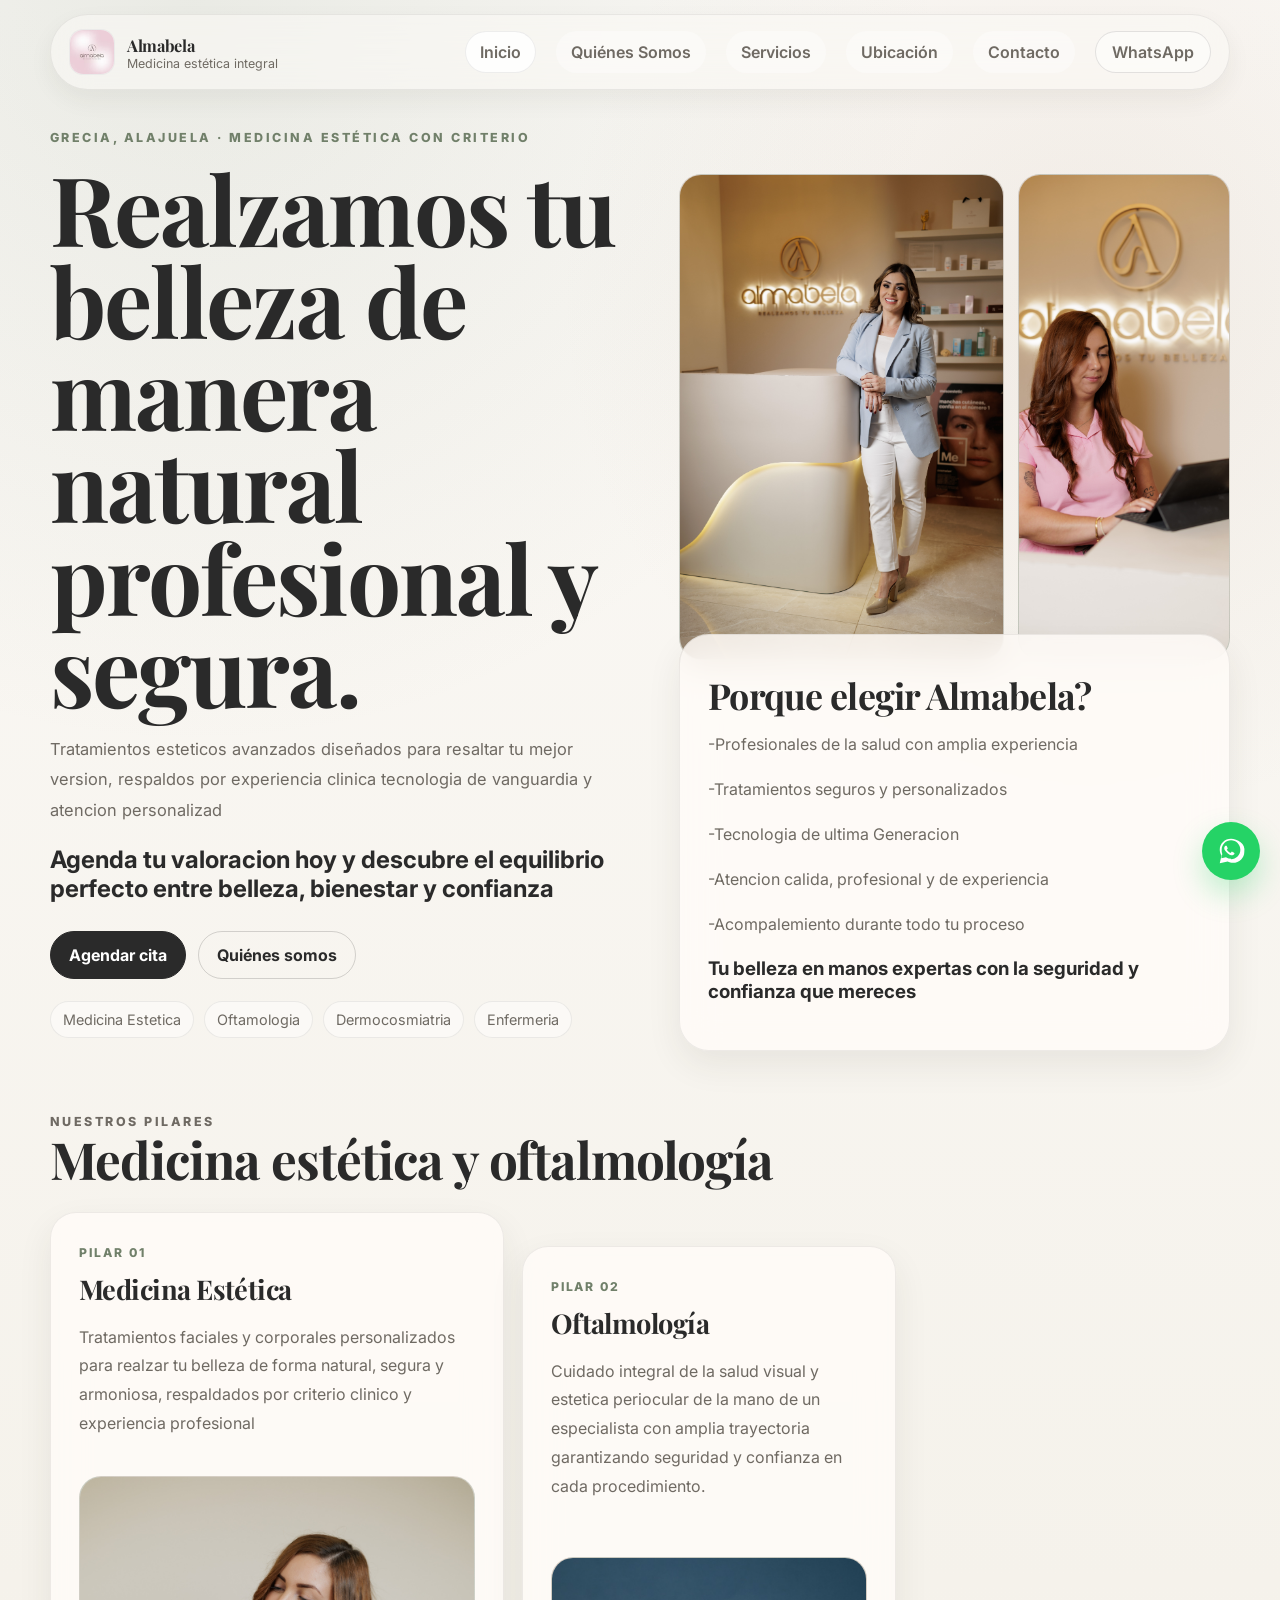
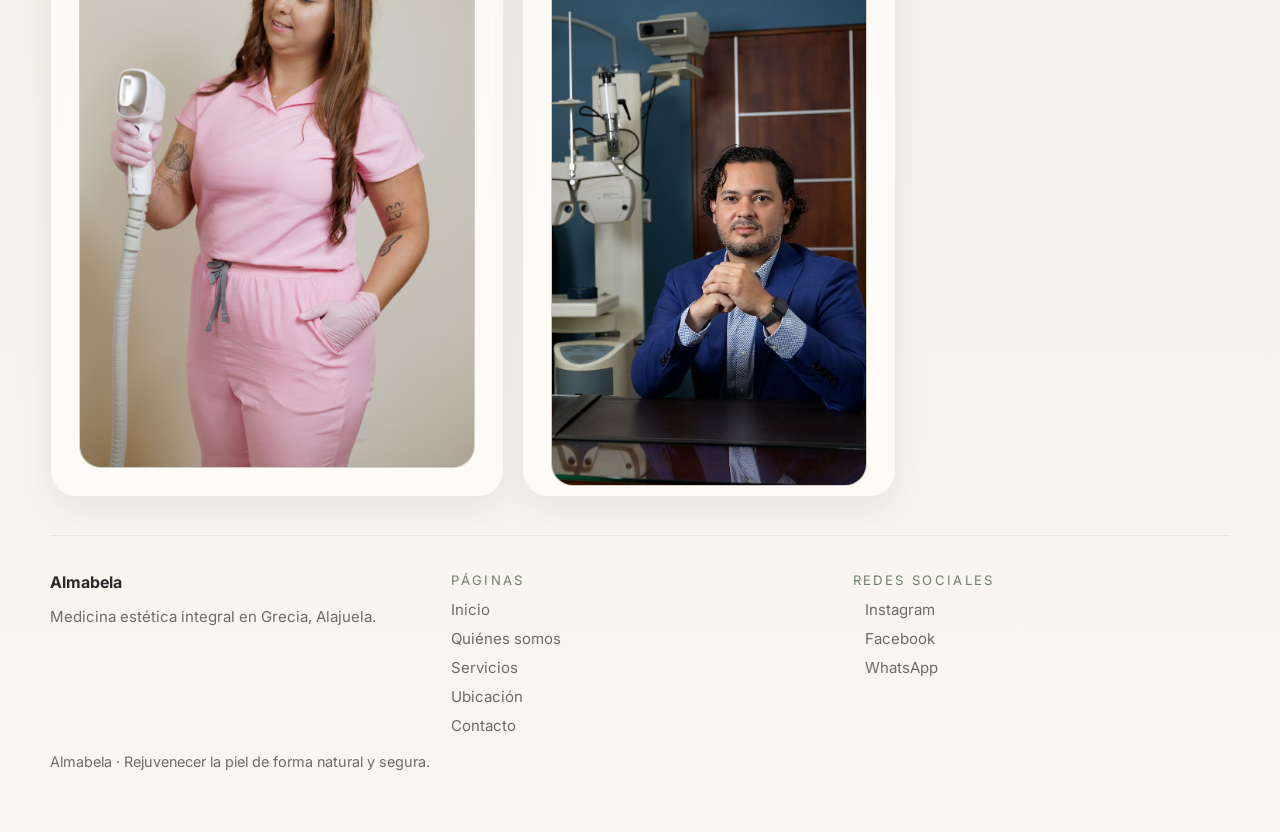
==== commit 8b103f7e: "Creo que terminada" ====
--- a/index.html
+++ b/index.html
@@ -65,11 +65,11 @@
         <aside class="hero-panel" aria-label="Resumen editorial de la clínica">
           <div class="hero-visual">
 <div class="hero-image-block hero-image-block-small" style="border-radius: var(--radius-lg); overflow: hidden;">
-  <img src="img/clinica1.jpeg" alt="Dra. Yunaleth Rodríguez" style="width: 100%; height: 100%; object-fit: cover;" />
+  <img src="img/doctora2.jpg" alt="Dra. Yunaleth Rodríguez" style="width: 100%; height: 100%; object-fit: cover;" />
 </div>
 
 <div class="hero-image-block hero-image-block-small" style="border-radius: var(--radius-lg); overflow: hidden;">
-  <img src="img/clinica2.jpeg" alt="Dr. Mario Barrantes" style="width: 100%; height: 100%; object-fit: cover;" />
+  <img src="img/inicio.jpg" alt="Dr. Mario Barrantes" style="width: 150%; height: 100%; object-fit: cover;" />
 </div>
           </div>
           <div class="panel-card glass editorial-note">
@@ -104,7 +104,7 @@
               </p>
             </div>
             <div class="pillar-visual pillar-visual-surface">
-              <img src="img/medicinaestetica.jpg" alt="Medicina estética en Almabela" />
+              <img src="img/estetica.jpg" alt="Medicina estética en Almabela" />
             </div>
           </article>
 
@@ -118,7 +118,7 @@
               </p>
             </div>
             <div class="pillar-visual pillar-visual-offset">
-              <img src="img/oftamologia.webp" alt="Oftalmología estética en Almabela" />
+              <img src="img/fotosDR.jpeg" alt="Oftalmología estética en Almabela" />
             </div>
           </article>
 
--- a/styles.css
+++ b/styles.css
@@ -579,7 +579,7 @@
   overflow: hidden;
   padding: 26px;
   border-radius: 24px;
-  aspect-ratio: 1 / 1;
+  min-height: 260px;
   scroll-snap-align: start;
   scroll-snap-stop: always;
   display: flex;
@@ -597,6 +597,17 @@
   height: 120px;
   border-radius: 999px;
   background: radial-gradient(circle, rgba(143, 159, 138, 0.14), transparent 72%);
+}
+
+.service-badge {
+  margin-top: auto;
+  padding: 14px 16px;
+  border-radius: 20px;
+  background: rgba(143, 159, 138, 0.12);
+  color: var(--text);
+  font-size: 0.94rem;
+  line-height: 1.5;
+  border: 1px solid rgba(143, 159, 138, 0.22);
 }
 
 .service-card h3 {
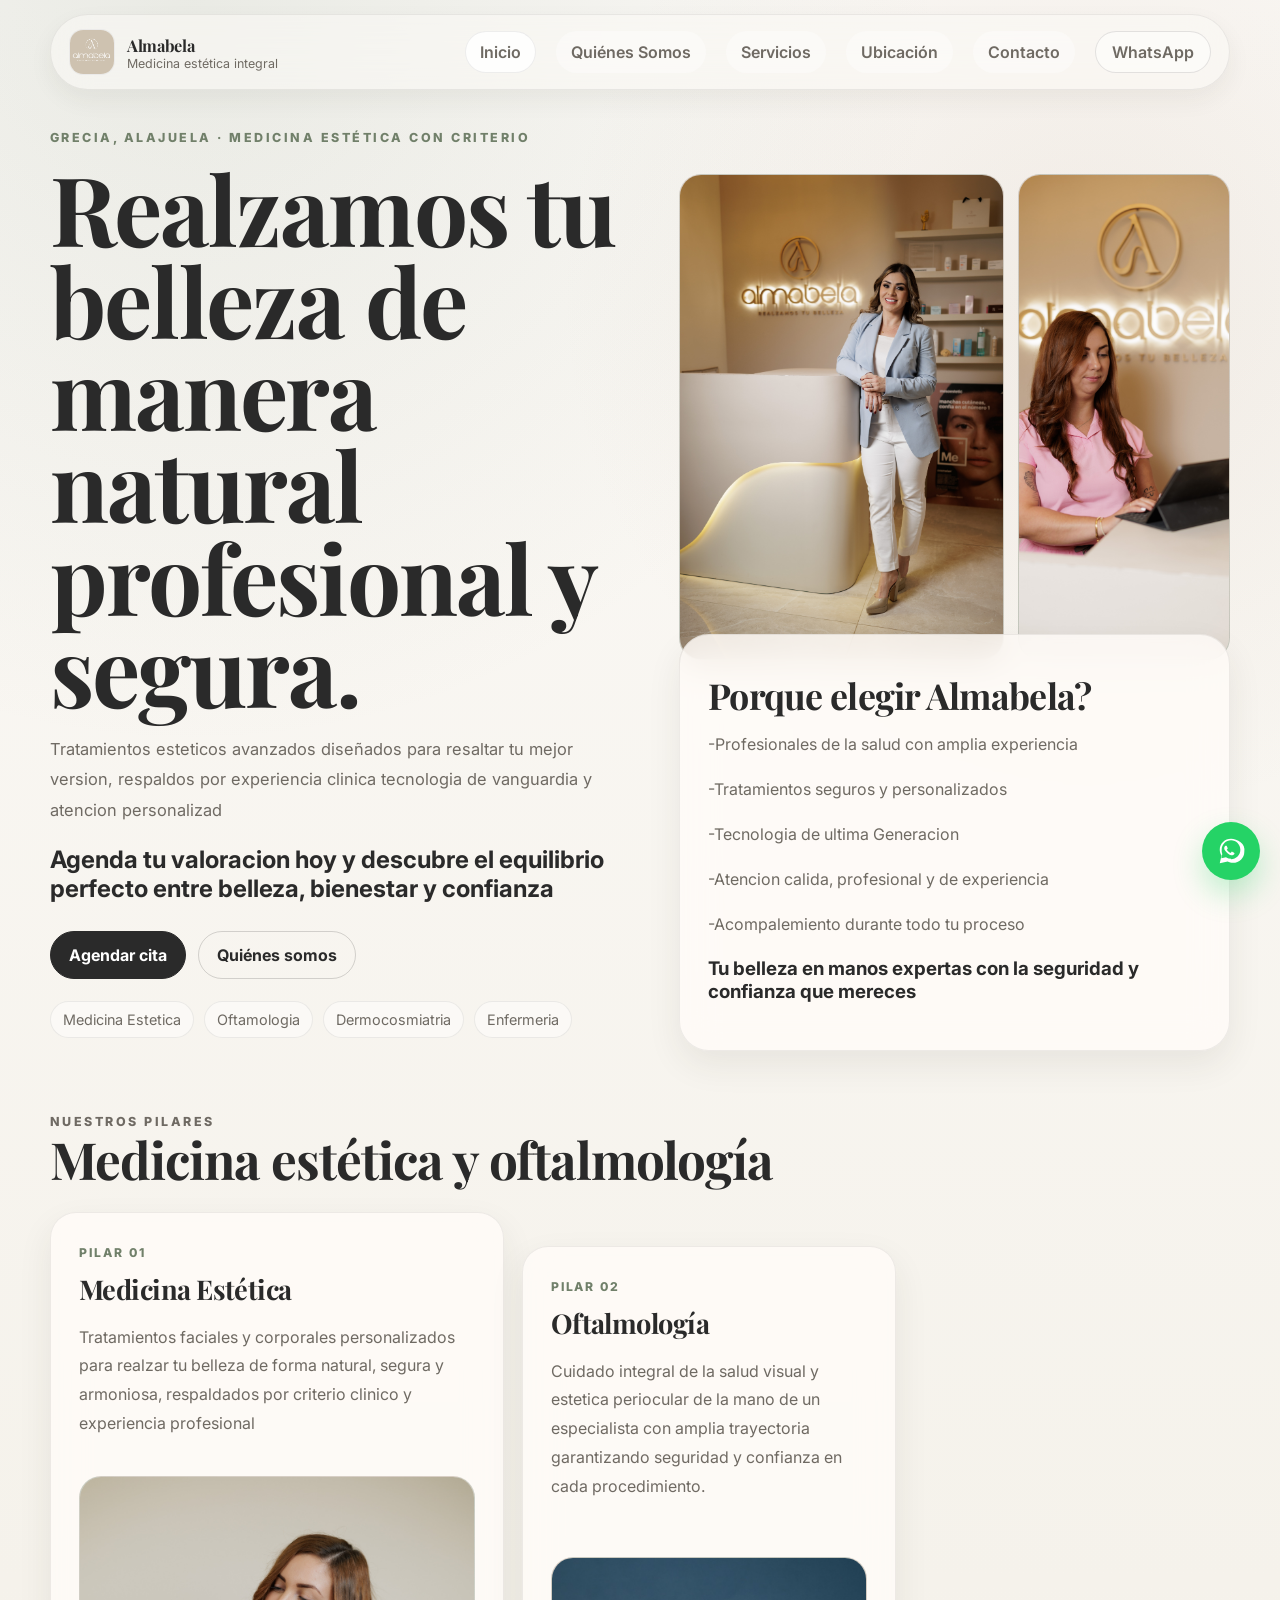
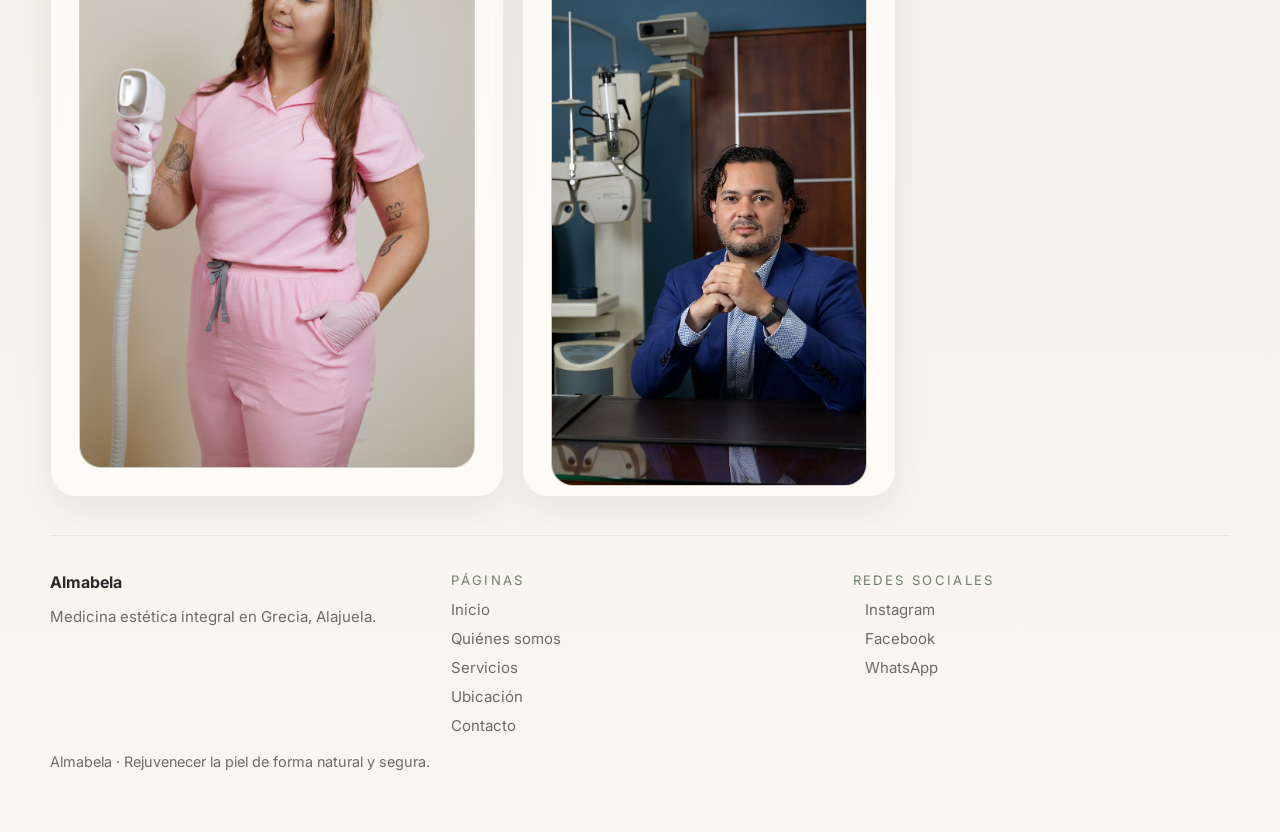
==== commit 48212ca8: "cambio de logo, y icono" ====
--- a/index.html
+++ b/index.html
@@ -5,6 +5,8 @@
   <meta name="viewport" content="width=device-width, initial-scale=1.0" />
   <meta name="description" content="Inicio de Almabela, clínica médico-estética en Grecia, Alajuela con enfoque premium y natural." />
   <title>Almabela | Inicio</title>
+  
+  <link rel="icon" href="img/logo1.jpg" type="image/jpeg">
   <link rel="preconnect" href="https://fonts.googleapis.com" />
   <link rel="preconnect" href="https://fonts.gstatic.com" crossorigin />
   <link href="https://fonts.googleapis.com/css2?family=Inter:wght@400;500;600;700;800&family=Playfair+Display:wght@500;600;700;800&display=swap" rel="stylesheet" />
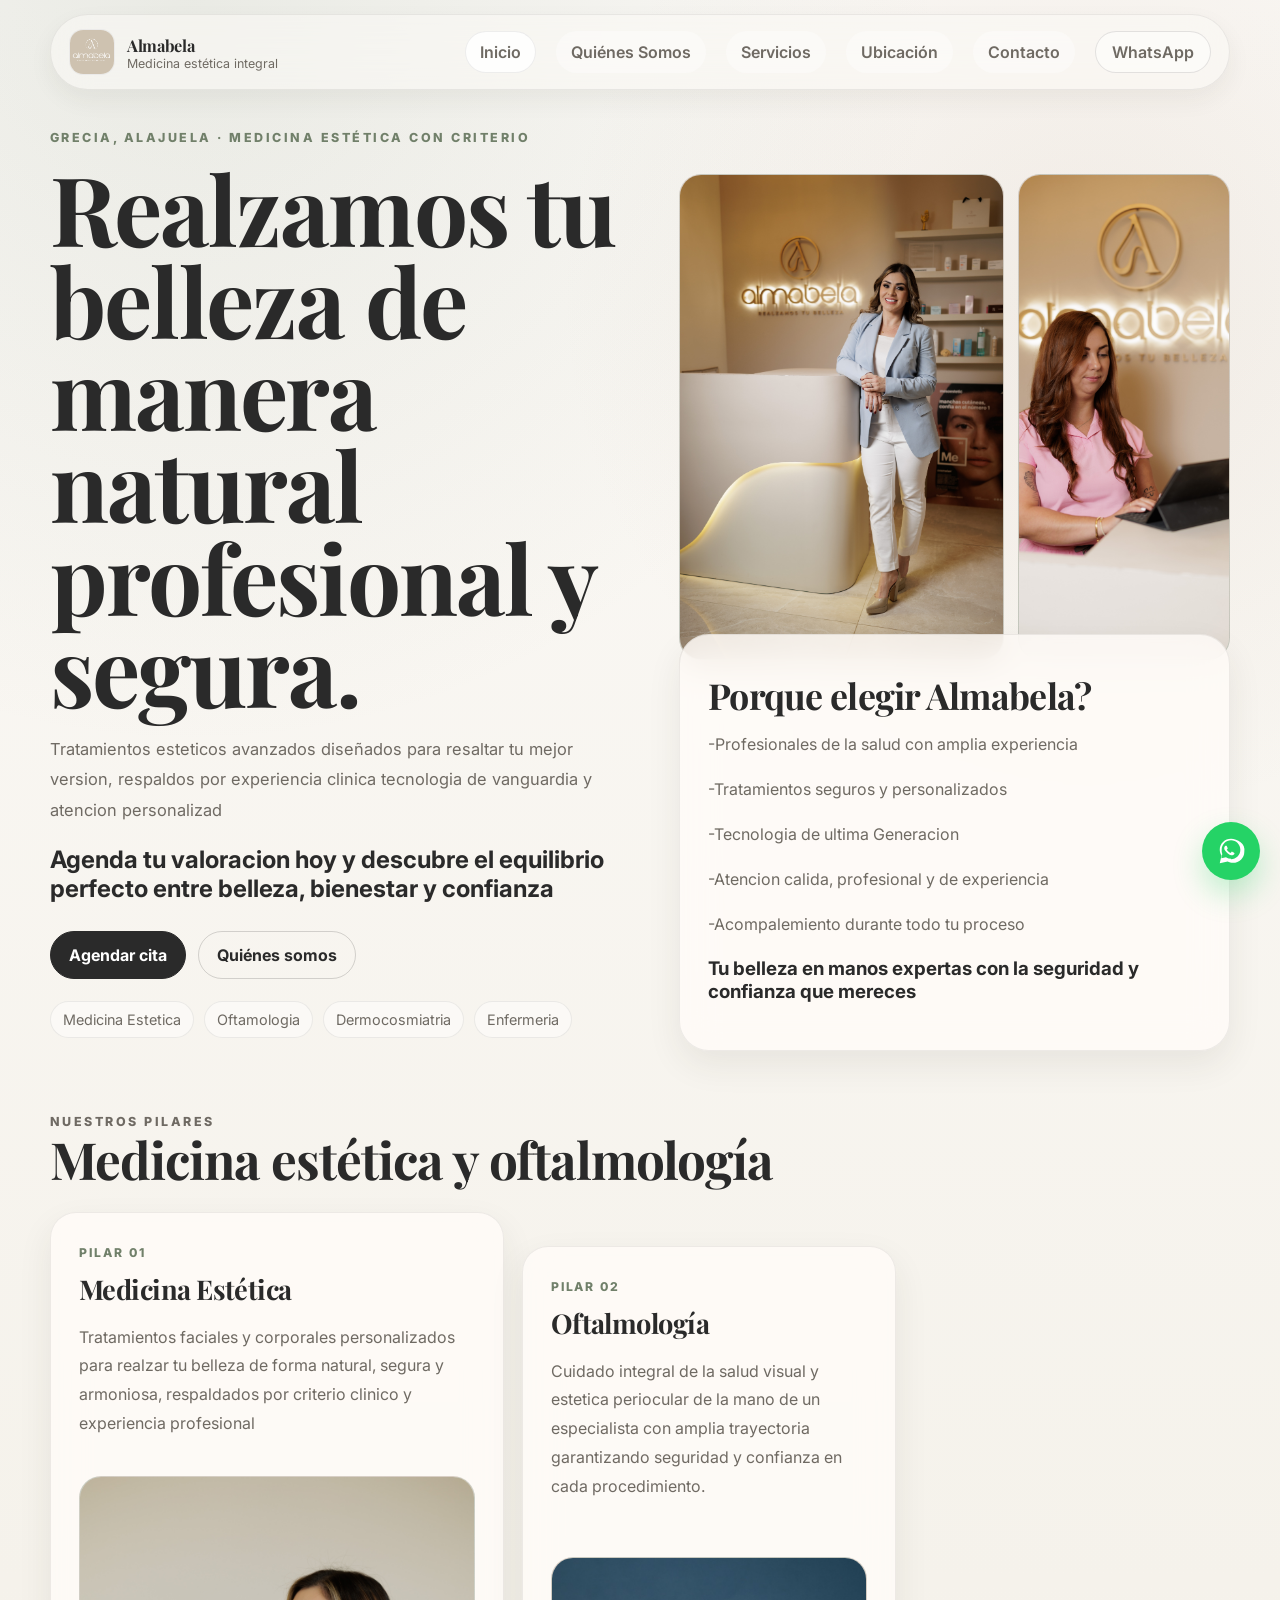
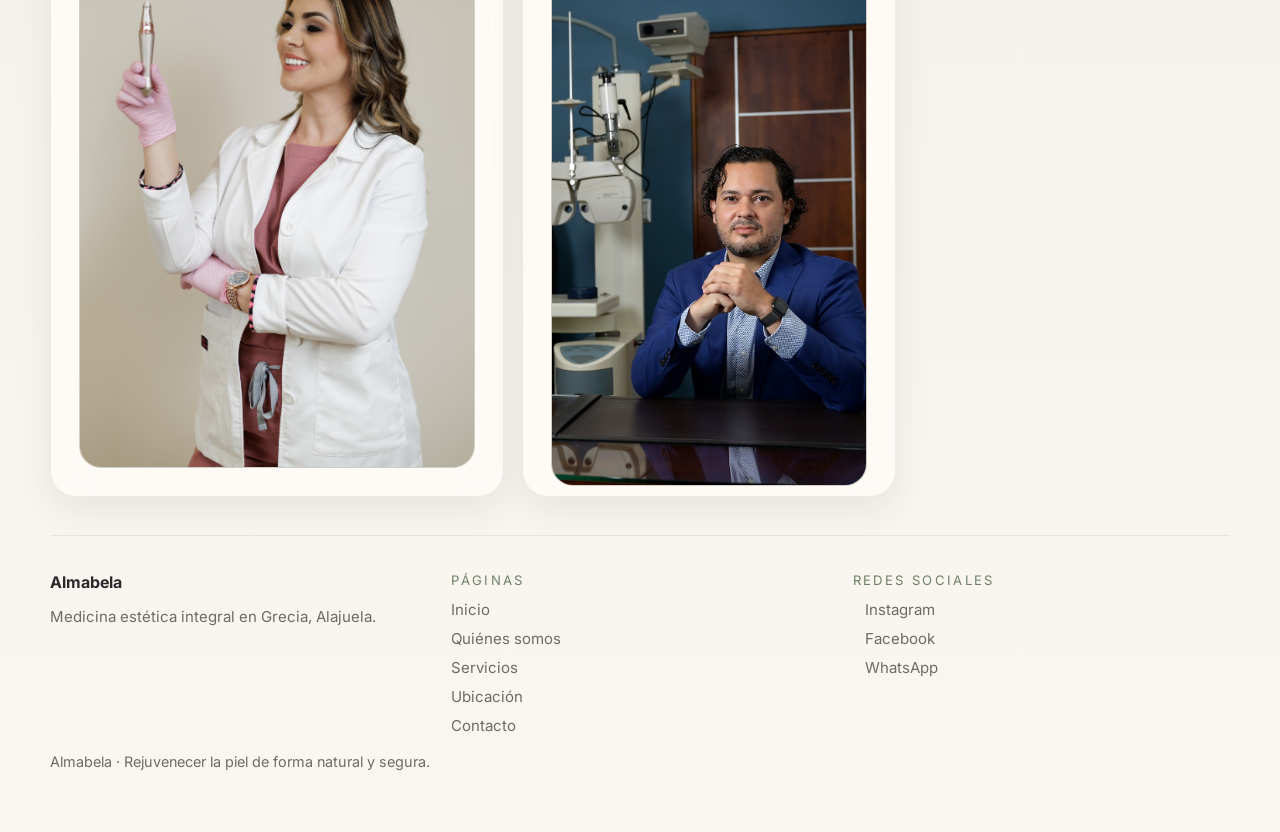
==== commit 0c6dc34c: "Update index.html" ====
--- a/index.html
+++ b/index.html
@@ -1,18 +1,27 @@
 ﻿<!DOCTYPE html>
 <html lang="es">
 <head>
+  <!-- Google Tag Manager -->
+<script>(function(w,d,s,l,i){w[l]=w[l]||[];w[l].push({'gtm.start':
+new Date().getTime(),event:'gtm.js'});var f=d.getElementsByTagName(s)[0],
+j=d.createElement(s),dl=l!='dataLayer'?'&l='+l:'';j.async=true;j.src=
+'https://www.googletagmanager.com/gtm.js?id='+i+dl;f.parentNode.insertBefore(j,f);
+})(window,document,'script','dataLayer','GTM-KFF5PJVT');</script>
+<!-- End Google Tag Manager -->
   <meta charset="UTF-8" />
   <meta name="viewport" content="width=device-width, initial-scale=1.0" />
   <meta name="description" content="Inicio de Almabela, clínica médico-estética en Grecia, Alajuela con enfoque premium y natural." />
   <title>Almabela | Inicio</title>
-  
-  <link rel="icon" href="img/logo1.jpg" type="image/jpeg">
   <link rel="preconnect" href="https://fonts.googleapis.com" />
   <link rel="preconnect" href="https://fonts.gstatic.com" crossorigin />
   <link href="https://fonts.googleapis.com/css2?family=Inter:wght@400;500;600;700;800&family=Playfair+Display:wght@500;600;700;800&display=swap" rel="stylesheet" />
   <link rel="stylesheet" href="styles.css" />
 </head>
 <body>
+  <!-- Google Tag Manager (noscript) -->
+<noscript><iframe src="https://www.googletagmanager.com/ns.html?id=GTM-KFF5PJVT"
+height="0" width="0" style="display:none;visibility:hidden"></iframe></noscript>
+<!-- End Google Tag Manager (noscript) -->
   <div class="page-shell">
     <header class="topbar topbar--fixed">
       <a class="brand" href="inicio.html" aria-label="Almabela inicio">
--- a/styles.css
+++ b/styles.css
@@ -897,7 +897,7 @@
 }
 
 .reveal {
-  opacity: 0;
+  opacity: 1;
   transform: translateY(22px);
   transition: opacity 700ms ease, transform 700ms ease;
 }
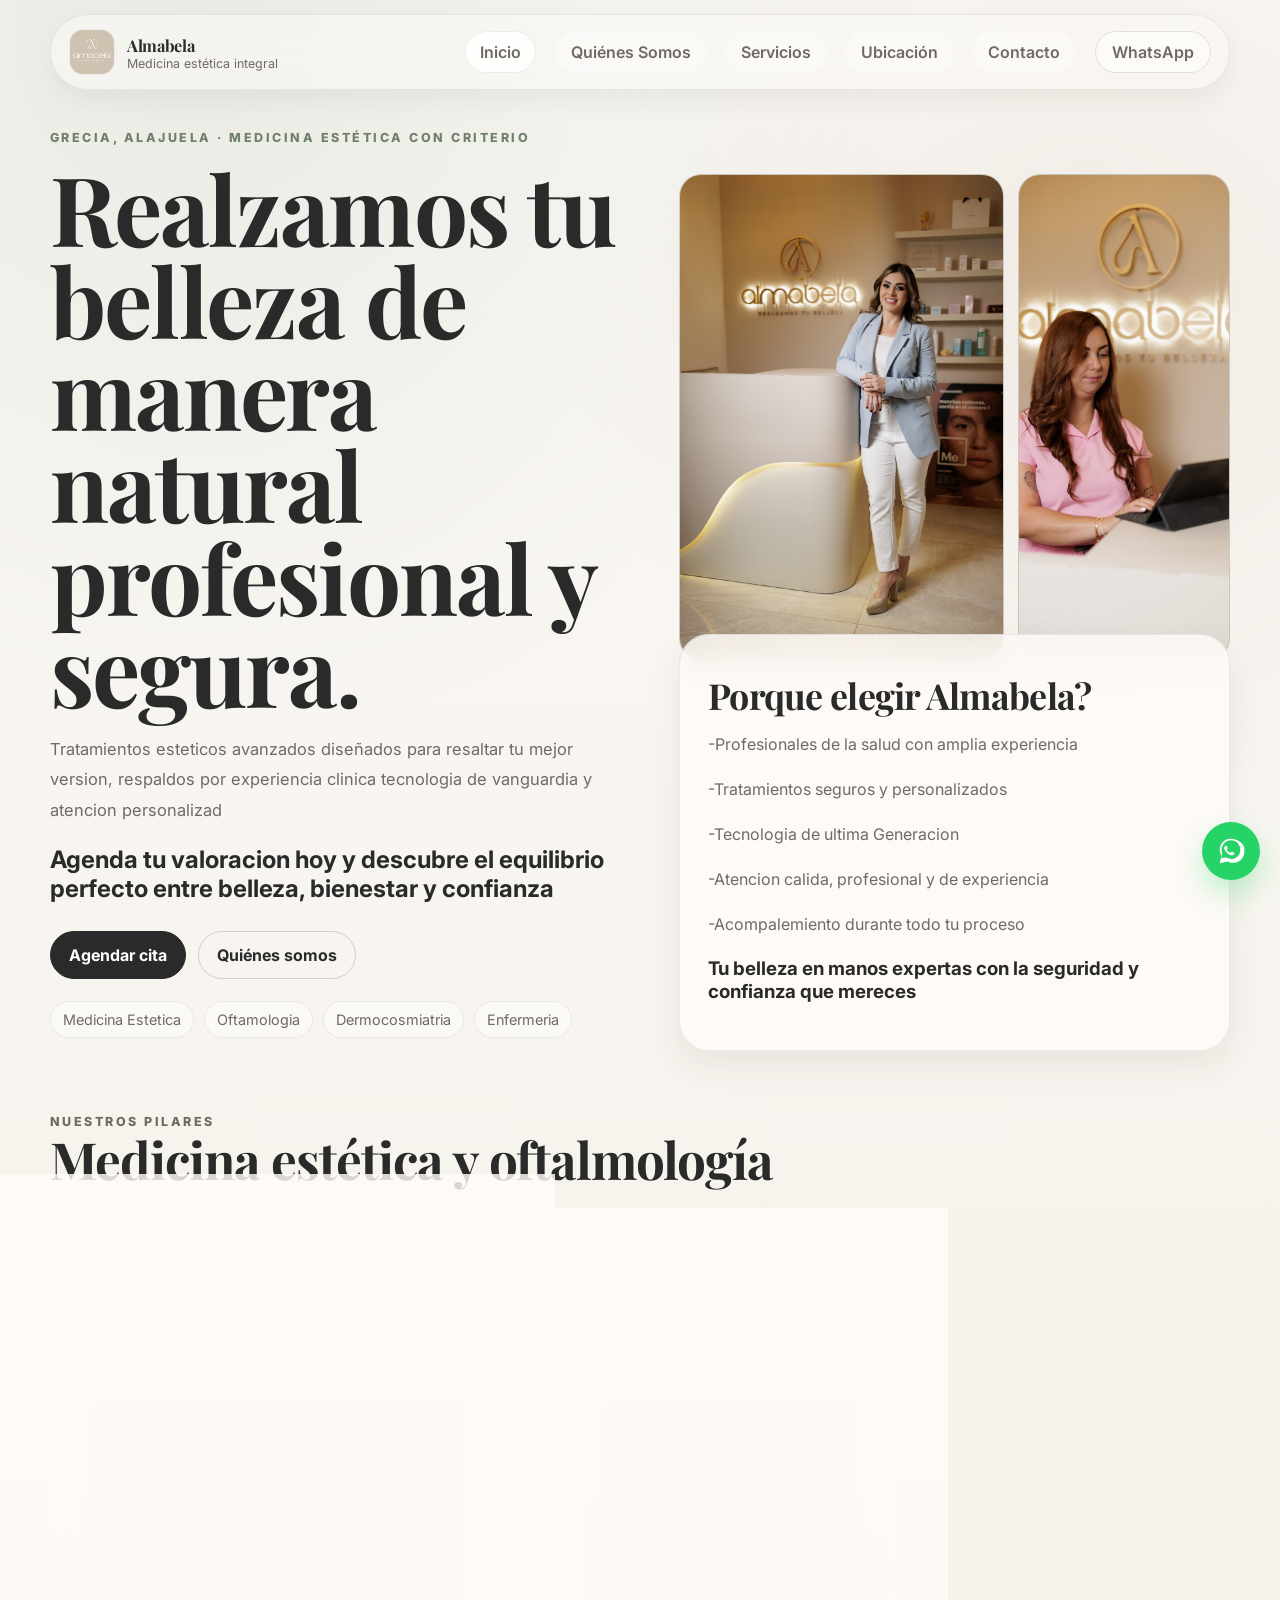
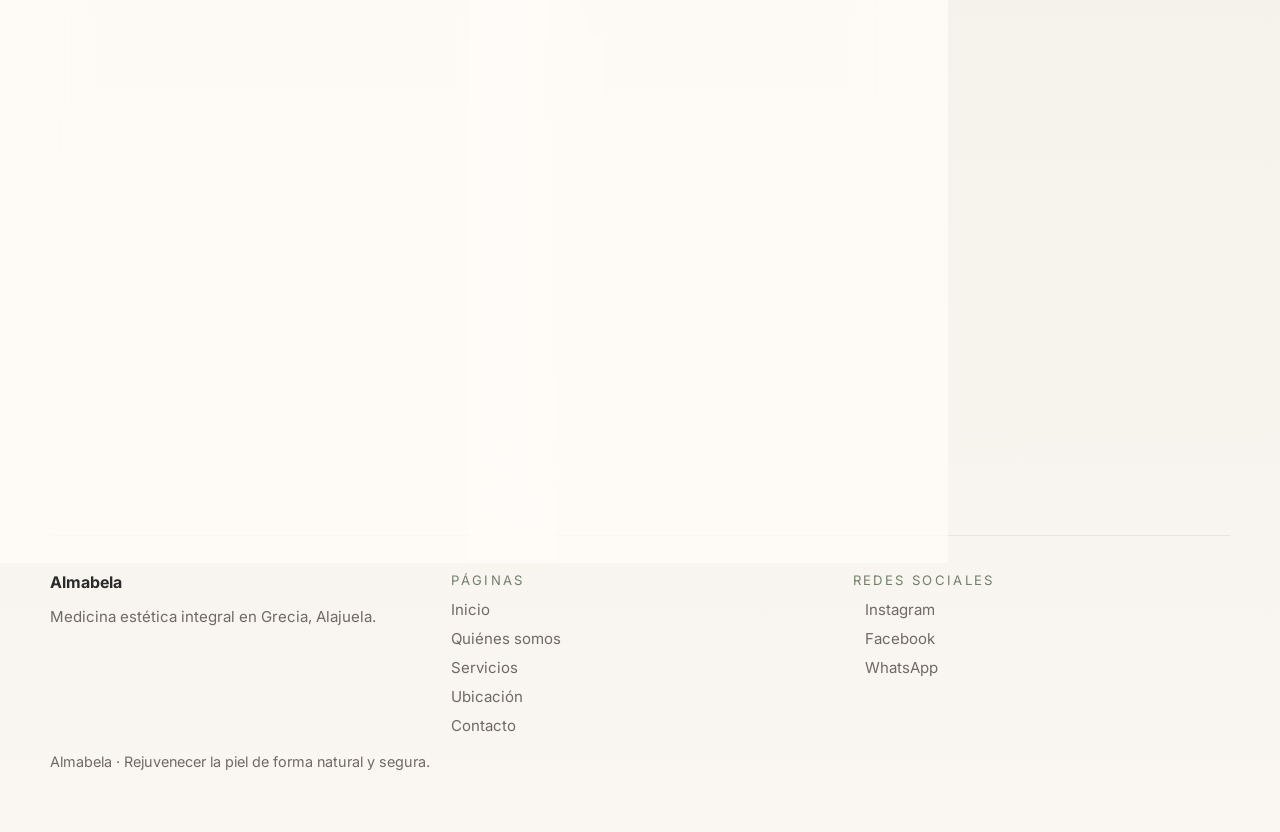
==== commit 36fca9f4: "Icono Actuaizado" ====
--- a/index.html
+++ b/index.html
@@ -12,6 +12,7 @@
   <meta name="viewport" content="width=device-width, initial-scale=1.0" />
   <meta name="description" content="Inicio de Almabela, clínica médico-estética en Grecia, Alajuela con enfoque premium y natural." />
   <title>Almabela | Inicio</title>
+  <link rel="icon" href="img/logo1.jpg" type="image/jpeg" />
   <link rel="preconnect" href="https://fonts.googleapis.com" />
   <link rel="preconnect" href="https://fonts.gstatic.com" crossorigin />
   <link href="https://fonts.googleapis.com/css2?family=Inter:wght@400;500;600;700;800&family=Playfair+Display:wght@500;600;700;800&display=swap" rel="stylesheet" />
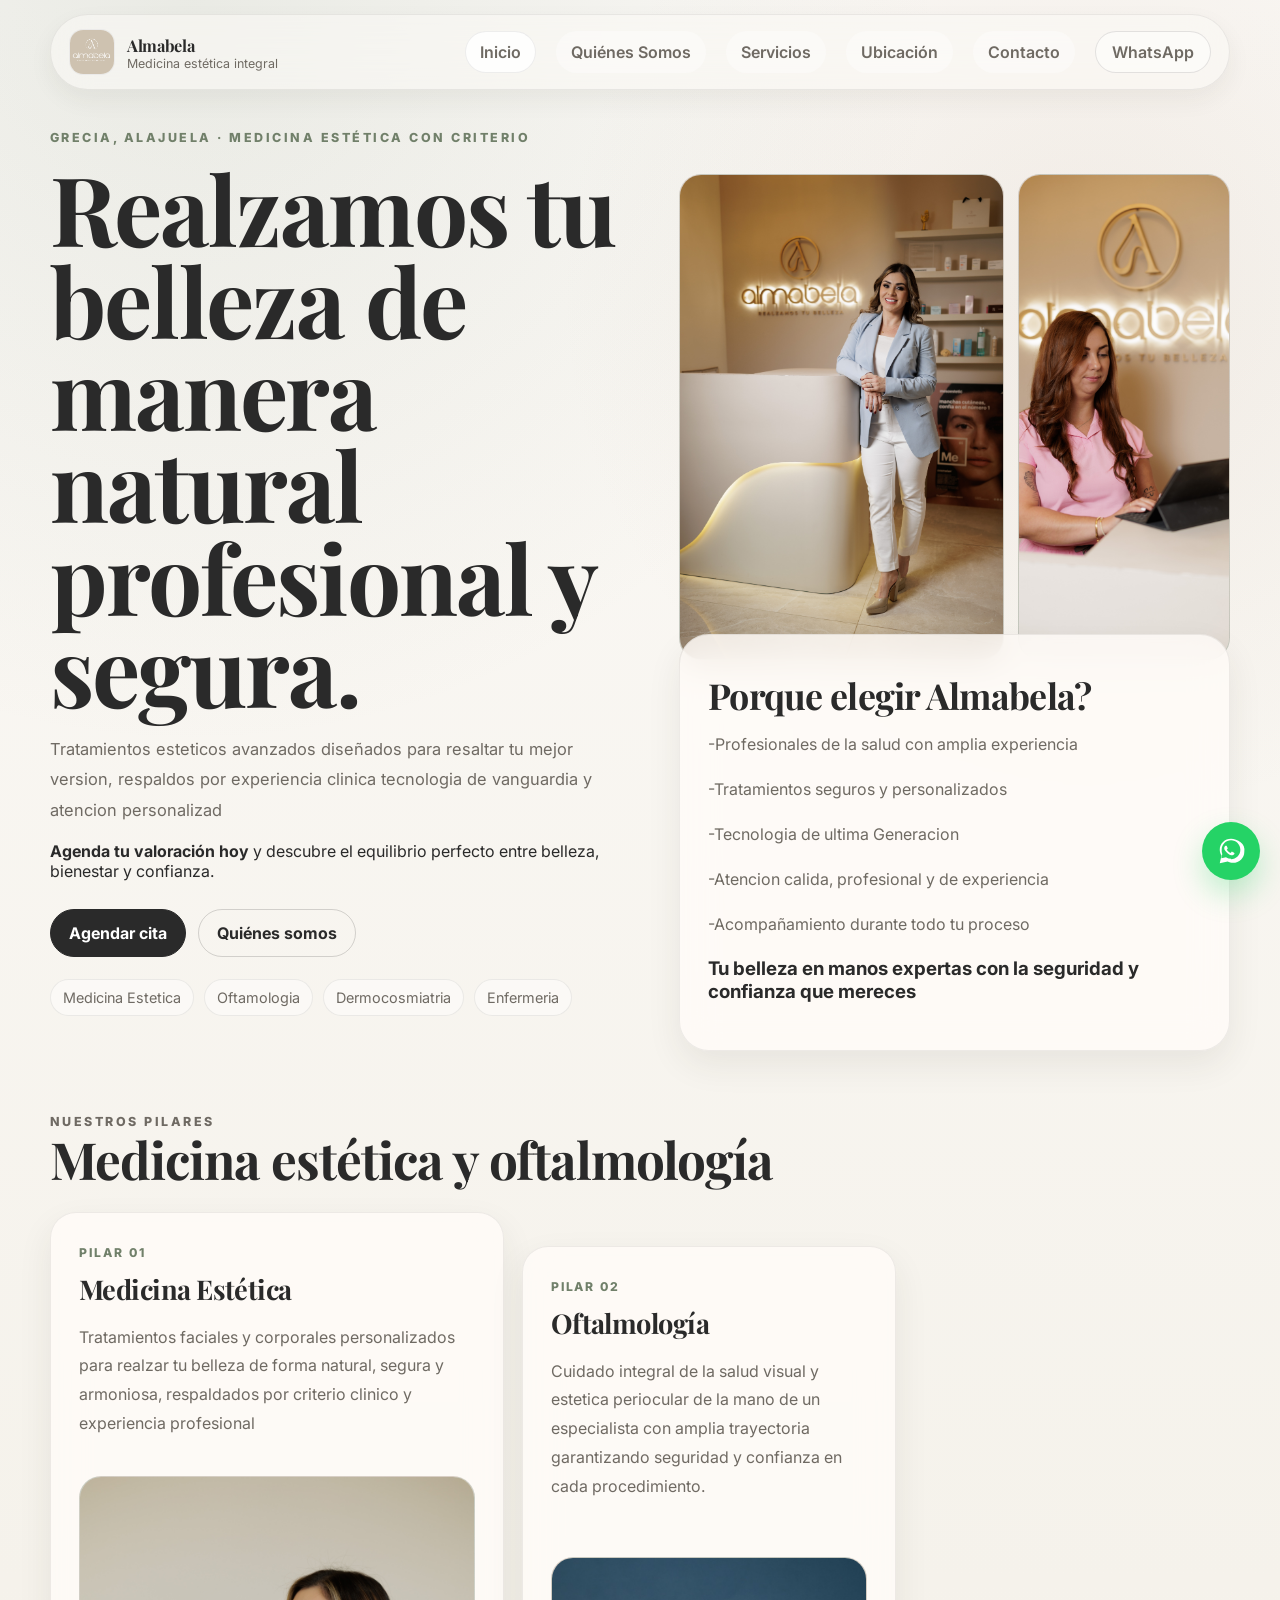
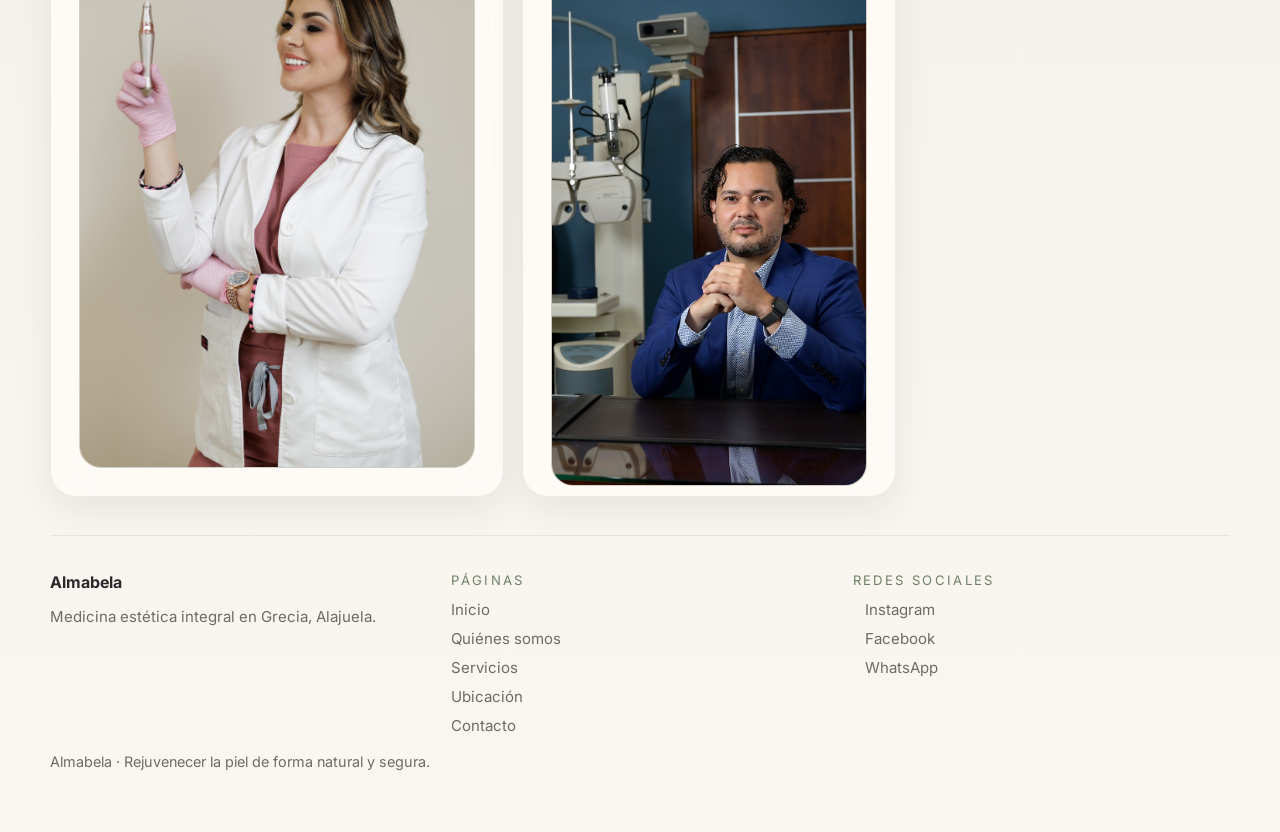
==== commit e51b064b: "`Update index.html and inicio.html with new title, description, keywords, and schema.org data`" ====
--- a/index.html
+++ b/index.html
@@ -10,13 +10,55 @@
 <!-- End Google Tag Manager -->
   <meta charset="UTF-8" />
   <meta name="viewport" content="width=device-width, initial-scale=1.0" />
-  <meta name="description" content="Inicio de Almabela, clínica médico-estética en Grecia, Alajuela con enfoque premium y natural." />
-  <title>Almabela | Inicio</title>
+  <title>Clínica Estética en Grecia Alajuela | Almabela | Blefaroplastia</title>
+<meta name="description" content="Almabela es la clínica estética líder en Grecia, Alajuela. Especialistas en rejuvenecimiento natural y únicos en ofrecer blefaroplastia avanzada en la zona." />
+<meta name="keywords" content="clinica estetica grecia alajuela, medicina estetica grecia, blefaroplastia grecia costa rica, oftalmologia estetica alajuela" />
   <link rel="icon" href="img/logo1.jpg" type="image/jpeg" />
   <link rel="preconnect" href="https://fonts.googleapis.com" />
   <link rel="preconnect" href="https://fonts.gstatic.com" crossorigin />
   <link href="https://fonts.googleapis.com/css2?family=Inter:wght@400;500;600;700;800&family=Playfair+Display:wght@500;600;700;800&display=swap" rel="stylesheet" />
   <link rel="stylesheet" href="styles.css" />
+
+  <!-- Datos Estructurados SEO (Schema.org) -->
+<script type="application/ld+json">
+{
+  "@context": "https://schema.org",
+  "@type": "MedicalClinic",
+  "name": "Almabela - Medicina Estética e Integral",
+  "alternateName": "Clínica Estética Almabela Grecia",
+  "description": "Clínica médico-estética premium en Grecia, Alajuela. Especialistas en medicina estética integral, oftalmología y rejuvenecimiento facial, siendo referentes en procedimientos de blefaroplastia en la región.",
+  "url": "https://www.tu-dominio.com/inicio.html", 
+  "logo": "https://www.tu-dominio.com/img/logo1.jpg",
+  "telephone": "+50689139229",
+  "medicalSpecialty": [
+    "Dermatology",
+    "PlasticSurgery",
+    "Ophthalmology"
+  ],
+  "address": {
+    "@type": "PostalAddress",
+    "addressLocality": "Grecia",
+    "addressRegion": "Alajuela",
+    "addressCountry": "CR"
+  },
+  "geo": {
+    "@type": "GeoCoordinates",
+    "latitude": "10.0714", 
+    "longitude": "-84.3123"
+  },
+  "availableService": [
+    {
+      "@type": "MedicalProcedure",
+      "name": "Blefaroplastia",
+      "description": "Cirugía estética y funcional de los párpados para rejuvenecer la mirada."
+    },
+    {
+      "@type": "MedicalProcedure",
+      "name": "Medicina Estética Integral"
+    }
+  ]
+}
+</script>
 </head>
 <body>
   <!-- Google Tag Manager (noscript) -->
@@ -59,7 +101,7 @@
             Tratamientos esteticos avanzados diseñados para resaltar tu mejor version, respaldos por experiencia clinica tecnologia de vanguardia y atencion personalizad
 
           </p>
-          <p><h2>Agenda tu valoracion hoy y descubre el equilibrio perfecto entre belleza, bienestar y confianza</h2></p>
+          <p class="hero-subheading"><strong>Agenda tu valoración hoy</strong> y descubre el equilibrio perfecto entre belleza, bienestar y confianza.</p>
           
           <div class="hero-actions">
             <a class="button button-primary" href="https://wa.me/50689139229" target="_blank" rel="noreferrer">Agendar cita</a>
@@ -92,7 +134,7 @@
               <p> -Tratamientos seguros y personalizados</p>
               <p> -Tecnologia de ultima Generacion</p>
               <p> -Atencion calida, profesional y de experiencia </p>
-              <p> -Acompalemiento durante todo tu proceso</p>
+              <p> -Acompañamiento durante todo tu proceso</p>
             </p>
             <h3>Tu belleza en manos expertas con la seguridad y confianza que mereces</h3>
           </div>
